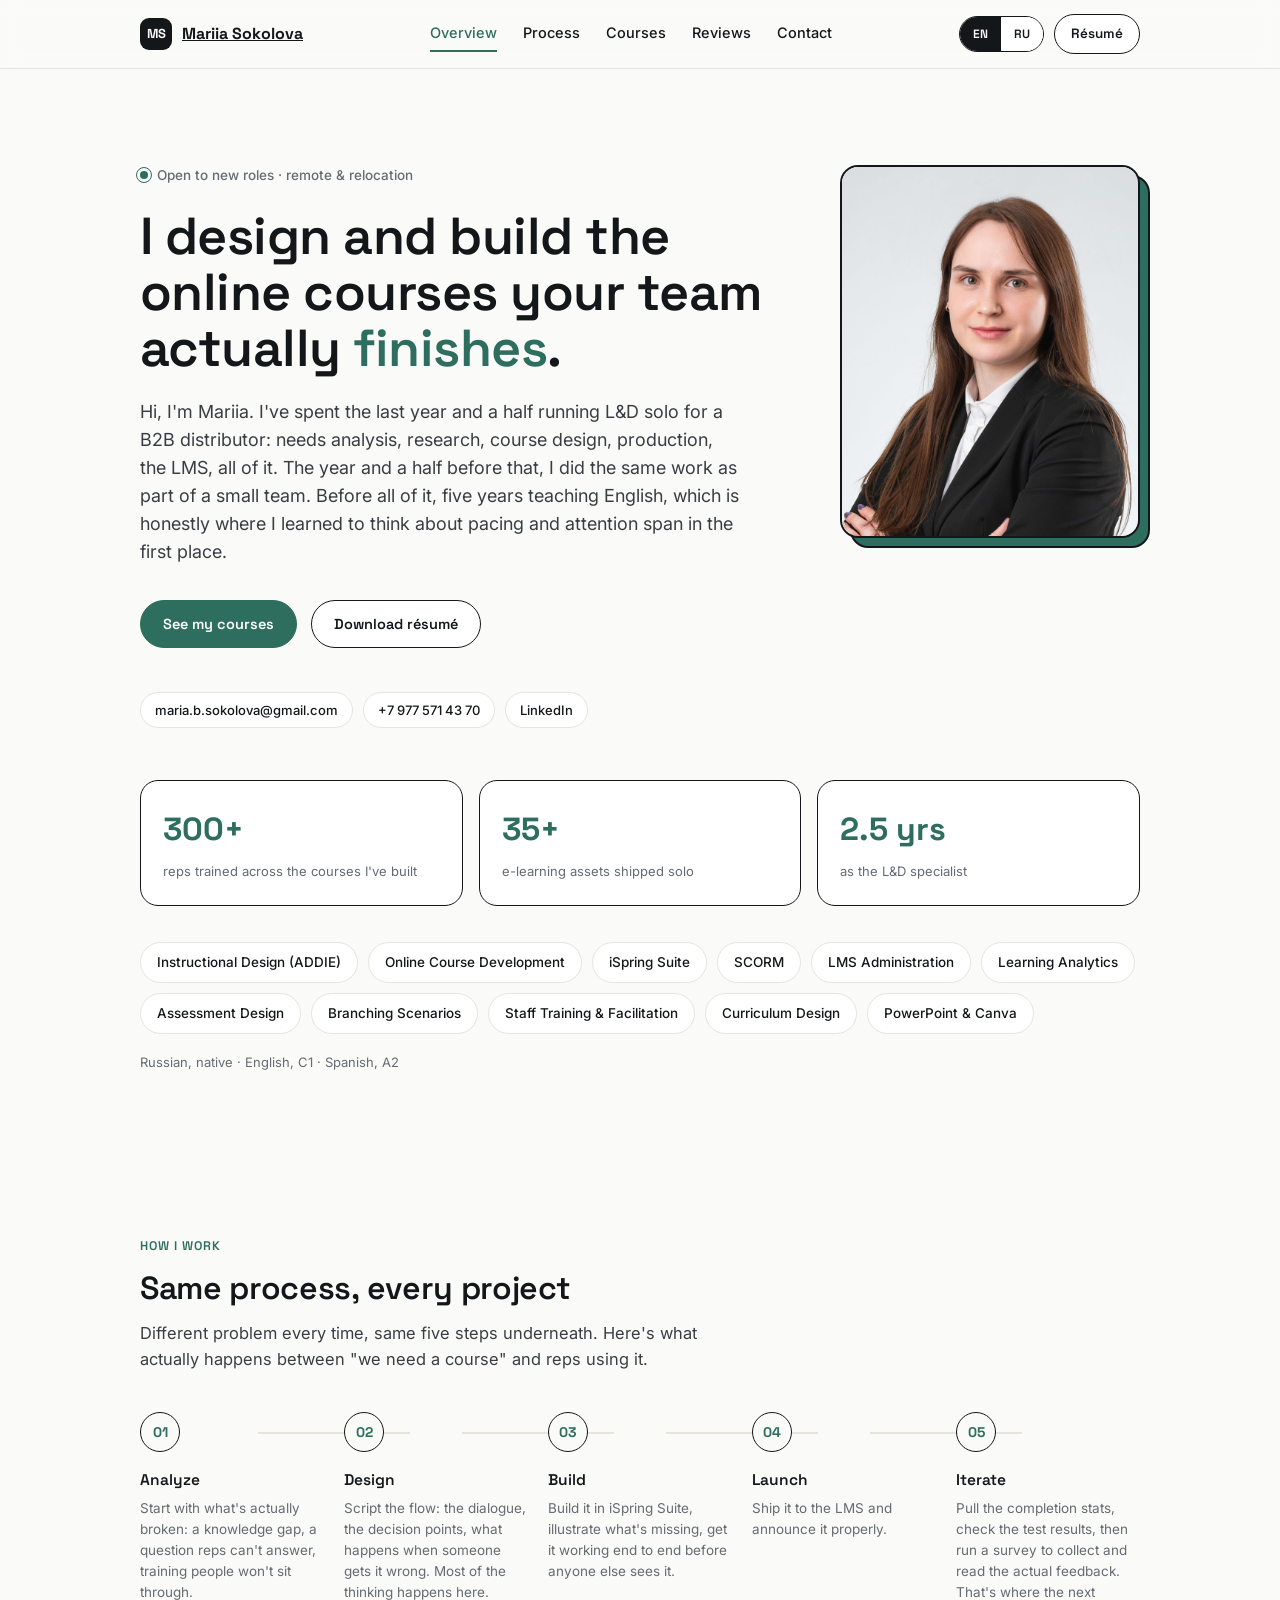
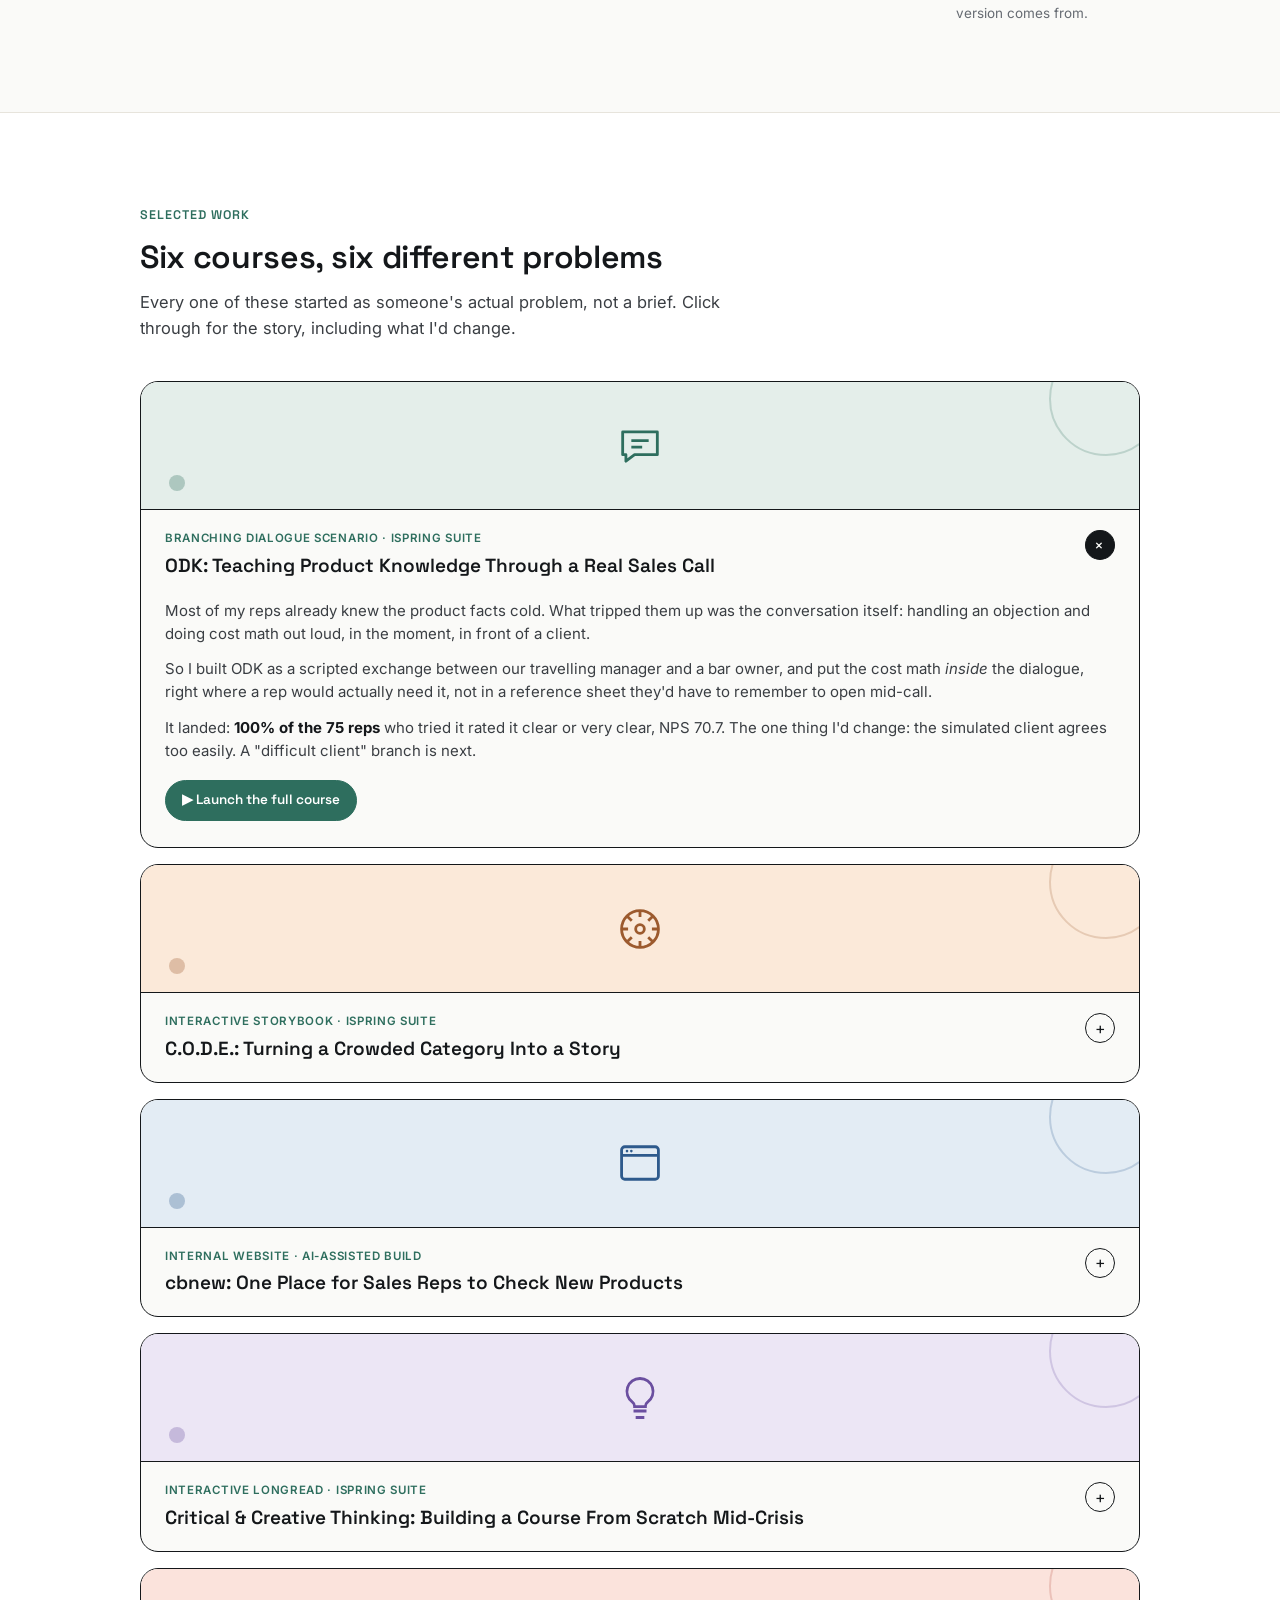
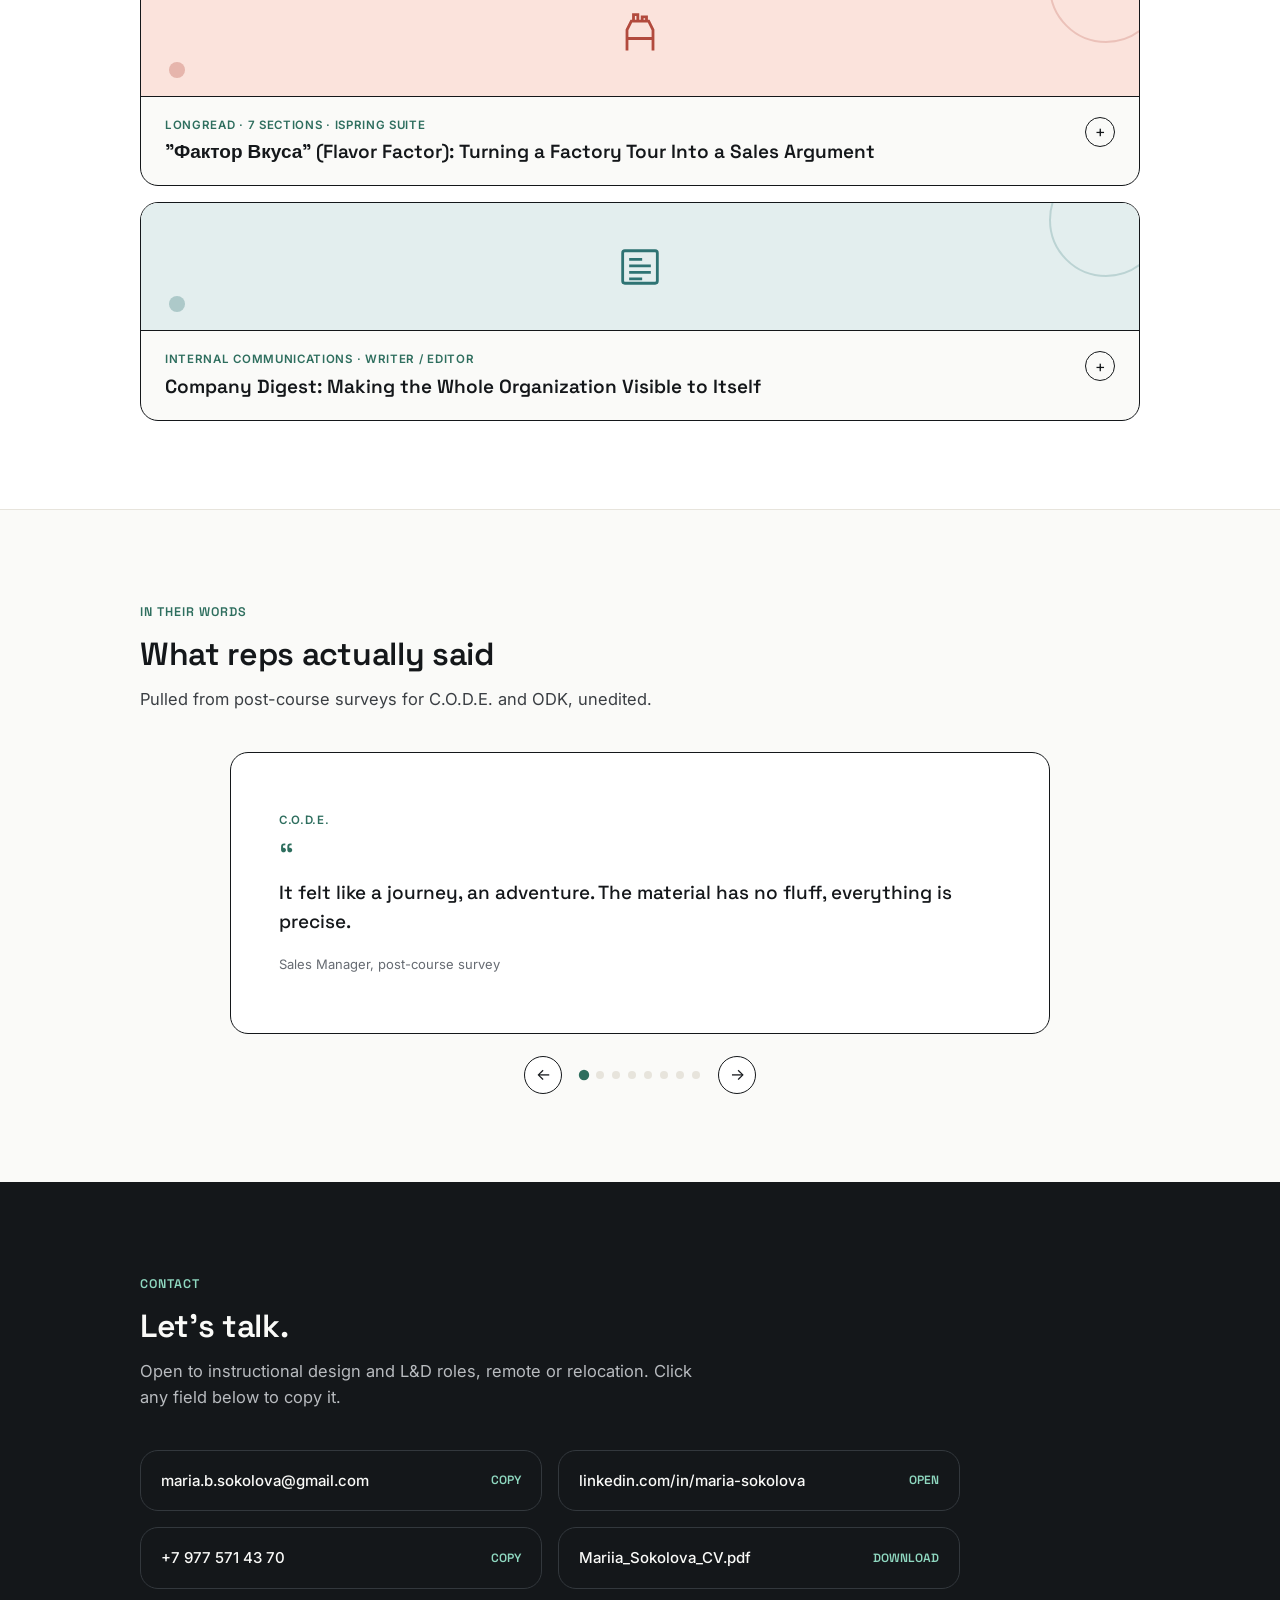
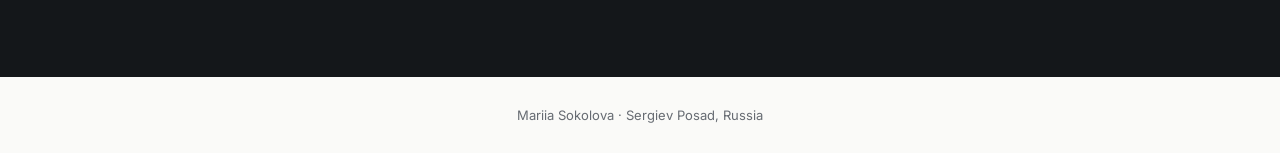
==== index.html @ 71af1e22 "Add Russian résumé with portfolio link, wire RU site to serve it, drop word from RU heading" ====
<!DOCTYPE html>
<html lang="en" data-lang="en">
<head>
<meta charset="UTF-8">
<meta name="viewport" content="width=device-width, initial-scale=1.0">
<title>Mariia Sokolova · Online Course Creator &amp; Instructional Designer</title>
<meta name="description" content="Instructional designer and online course creator. Case studies and a résumé.">
<link rel="icon" type="image/svg+xml" href="favicon.svg">

<meta property="og:type" content="website">
<meta property="og:title" content="Mariia Sokolova · Online Course Creator &amp; Instructional Designer">
<meta property="og:description" content="I design and build the online courses your team actually finishes. Case studies, process, and a résumé.">
<meta property="og:url" content="https://mbsokgt.github.io/mariia-sokolova-portfolio/">
<meta name="twitter:card" content="summary">
<meta name="twitter:title" content="Mariia Sokolova · Online Course Creator &amp; Instructional Designer">
<meta name="twitter:description" content="I design and build the online courses your team actually finishes. Case studies, process, and a résumé.">

<link rel="preconnect" href="https://fonts.googleapis.com">
<link href="https://fonts.googleapis.com/css2?family=Space+Grotesk:wght@500;600;700&family=Inter:wght@400;500;600;700&display=swap" rel="stylesheet">
<style>
  :root{
    --paper:#FAFAF8;
    --card:#FFFFFF;
    --ink:#14171A;
    --muted:#666B72;
    --line:#E7E4DC;
    --accent:#2E6E5E;
    --accent-soft:#E4EEEA;
    --accent-ink:#FFFFFF;
    --r-lg:18px;
    --r-md:12px;
    --r-pill:999px;
  }
  *{box-sizing:border-box; margin:0; padding:0;}
  html{scroll-behavior:smooth; overflow-x:hidden;}
  html[data-lang="en"] .lang-ru{ display:none; }
  html[data-lang="ru"] .lang-en{ display:none; }
  body{
    background:var(--paper);
    color:var(--ink);
    font-family:'Inter', sans-serif;
    font-size:16px;
    line-height:1.55;
    -webkit-font-smoothing:antialiased;
    overflow-x:hidden;
    max-width:100vw;
  }
  h1,h2,h3,.display{
    font-family:'Space Grotesk', sans-serif;
    font-weight:600;
    letter-spacing:-0.01em;
    color:var(--ink);
  }
  a{color:inherit;}
  button{font:inherit; color:inherit;}
  .wrap{max-width:1080px; margin:0 auto; padding:0 40px;}
  section{padding:88px 0;}
  .eyebrow{
    font-family:'Space Grotesk', sans-serif;
    font-size:12.5px;
    font-weight:600;
    letter-spacing:0.08em;
    text-transform:uppercase;
    color:var(--accent);
    display:inline-block;
    margin-bottom:14px;
  }

  /* ---------- Nav ---------- */
  header.nav{
    position:sticky; top:0; z-index:50;
    background:rgba(250,250,248,.82);
    backdrop-filter:blur(10px);
    -webkit-backdrop-filter:blur(10px);
    border-bottom:1px solid var(--line);
  }
  .nav-inner{
    max-width:1080px; margin:0 auto; padding:0 40px;
    height:68px; display:flex; align-items:center; justify-content:space-between;
  }
  .logo{ display:flex; align-items:center; gap:10px; font-family:'Space Grotesk',sans-serif; font-weight:700; font-size:16px; }
  .logo-mark{
    width:32px; height:32px; border-radius:9px; background:var(--ink); color:var(--paper);
    display:flex; align-items:center; justify-content:center; font-size:13px; font-weight:700;
    flex-shrink:0;
  }
  .nav-links{ display:flex; align-items:center; gap:26px; }
  .nav-links a{
    font-size:14.5px; font-weight:500; text-decoration:none; color:var(--ink);
    padding:6px 0; border-bottom:2px solid transparent; transition:border-color .15s ease, color .15s ease;
  }
  .nav-links a:hover, .nav-links a.active{ border-color:var(--accent); color:var(--accent); }
  .nav-cta{ display:flex; align-items:center; gap:10px; }
  .lang-switch{ display:flex; border:1.5px solid var(--ink); border-radius:var(--r-pill); overflow:hidden; }
  .lang-btn{
    padding:8px 13px; font-family:'Space Grotesk',sans-serif; font-weight:600; font-size:12px;
    background:var(--card); cursor:pointer; border:none; transition:background .15s ease, color .15s ease;
  }
  .lang-btn.active{ background:var(--ink); color:var(--paper); }
  .lang-btn:not(.active):hover{ background:var(--accent-soft); }
  .burger{ display:none; width:38px; height:38px; border:1.5px solid var(--ink); border-radius:var(--r-md); background:var(--card); cursor:pointer; align-items:center; justify-content:center; flex-direction:column; gap:4px; }
  .burger span{ width:16px; height:2px; background:var(--ink); display:block; }
  .mobile-panel{ display:none; }
  .mobile-lang-row{ display:flex; gap:8px; padding:14px 4px 10px; }
  .mobile-lang-row .lang-btn{ flex:1; padding:10px; }

  /* ---------- Buttons (flat, hard-offset shadow) ---------- */
  .btn{
    display:inline-flex; align-items:center; gap:8px;
    font-family:'Space Grotesk', sans-serif; font-weight:600; font-size:14.5px;
    padding:12px 22px; border-radius:var(--r-pill);
    border:1.5px solid var(--ink);
    text-decoration:none; cursor:pointer;
    transition:transform .15s ease, box-shadow .15s ease;
    box-shadow:0 0 0 var(--ink);
  }
  .btn:hover{ transform:translate(-2px,-2px); box-shadow:3px 3px 0 var(--ink); }
  .btn-fill{ background:var(--accent); border-color:var(--accent); color:var(--accent-ink); }
  .btn-fill:hover{ box-shadow:3px 3px 0 var(--ink); }
  .btn-ghost{ background:var(--card); color:var(--ink); }
  .btn-sm{ padding:9px 16px; font-size:13.5px; }

  /* ---------- Hero ---------- */
  .hero{ padding:96px 0 72px; position:relative; overflow:hidden; }
  .hero-top{ display:grid; grid-template-columns:1fr 300px; gap:56px; align-items:start; }
  .hero-photo{ position:relative; }
  .hero-photo img{
    width:100%; height:auto; display:block;
    border:2px solid var(--ink); border-radius:var(--r-lg);
    position:relative; z-index:2; background:var(--card);
  }
  .hero-photo::after{
    content:''; position:absolute; inset:0; z-index:1;
    border:2px solid var(--ink); border-radius:var(--r-lg);
    background:var(--accent); transform:translate(10px,10px);
  }
  .kicker{ display:flex; align-items:center; gap:9px; margin-bottom:22px; font-size:13.5px; color:var(--muted); font-weight:500; }
  .kicker .pulse{ width:8px; height:8px; border-radius:50%; background:var(--accent); position:relative; flex-shrink:0; }
  .kicker .pulse::after{
    content:''; position:absolute; inset:-4px; border-radius:50%; border:1.5px solid var(--accent);
    animation:pulseRing 2s ease-out infinite;
  }
  @keyframes pulseRing{0%{transform:scale(.6); opacity:.8;} 100%{transform:scale(1.8); opacity:0;}}
  h1.hero-h{
    font-size:52px; line-height:1.08; max-width:760px; margin-bottom:22px;
  }
  h1.hero-h .accent-word{ color:var(--accent); }
  .hero-lede{ font-size:18px; color:#3A3E43; max-width:600px; margin-bottom:34px; }
  .hero-actions{ display:flex; gap:14px; flex-wrap:wrap; margin-bottom:44px; }
  .hero-contacts{ display:flex; flex-wrap:wrap; gap:8px 10px; }
  .chip{
    font-size:13px; font-weight:500; color:var(--ink); background:var(--card);
    border:1.5px solid var(--line); border-radius:var(--r-pill); padding:7px 14px;
    text-decoration:none; transition:border-color .15s ease, transform .15s ease;
  }
  .chip:hover{ border-color:var(--ink); transform:translateY(-1px); }

  /* ---------- Stats ---------- */
  .stat-row{ display:grid; grid-template-columns:repeat(3,1fr); gap:16px; margin-top:8px; }
  .stat{
    background:var(--card); border:1.5px solid var(--ink); border-radius:var(--r-lg);
    padding:24px 22px; transition:transform .15s ease, box-shadow .15s ease;
  }
  .stat:hover{ transform:translate(-3px,-3px); box-shadow:4px 4px 0 var(--accent); }
  .stat .n{ font-family:'Space Grotesk',sans-serif; font-size:32px; font-weight:700; color:var(--accent); }
  .stat .l{ font-size:13px; color:var(--muted); margin-top:6px; }

  /* ---------- Section headers ---------- */
  h2.h2{ font-size:32px; line-height:1.15; margin-bottom:14px; max-width:640px; }
  .section-lede{ font-size:16.5px; color:#3A3E43; max-width:580px; margin-bottom:40px; }

  /* ---------- Skills ---------- */
  .skills{ display:flex; flex-wrap:wrap; gap:10px; margin-top:36px; }
  .skill{
    font-size:13.5px; font-weight:500; padding:9px 16px;
    background:var(--card); border:1.5px solid var(--line); border-radius:var(--r-pill);
    transition:border-color .15s ease, background .15s ease, transform .15s ease;
  }
  .skill:hover{ border-color:var(--accent); background:var(--accent-soft); transform:translateY(-1px); }
  .languages-line{ font-size:13px; color:var(--muted); margin-top:18px; }

  /* ---------- Process ---------- */
  .process-row{
    display:grid; grid-template-columns:repeat(5,1fr); gap:20px; margin-top:16px; max-width:1000px;
  }
  .process-step{ position:relative; }
  .process-step:not(:last-child)::after{
    content:''; position:absolute; top:20px; left:calc(50% + 26px); width:calc(100% - 32px);
    height:1.5px; background:var(--line); z-index:1;
  }
  .process-num{
    width:40px; height:40px; border-radius:50%; border:1.5px solid var(--ink); background:var(--paper);
    display:flex; align-items:center; justify-content:center; position:relative; z-index:2;
    font-family:'Space Grotesk',sans-serif; font-weight:700; font-size:14px; color:var(--accent);
    margin-bottom:16px;
  }
  .process-title{ font-family:'Space Grotesk',sans-serif; font-weight:600; font-size:15.5px; margin-bottom:6px; }
  .process-text{ font-size:13.5px; color:var(--muted); line-height:1.55; }

  /* ---------- Courses ---------- */
  #courses{ background:var(--card); border-top:1.5px solid var(--line); border-bottom:1.5px solid var(--line); }
  .course-grid{ display:flex; flex-direction:column; gap:16px; }
  .course{
    border:1.5px solid var(--ink); border-radius:var(--r-lg); background:var(--paper);
    overflow:hidden; transition:box-shadow .18s ease, transform .18s ease;
  }
  .course:hover{ box-shadow:5px 5px 0 var(--accent); transform:translate(-2px,-2px); }
  .course-banner{
    height:128px; position:relative; overflow:hidden; display:flex; align-items:center; justify-content:center;
    border-bottom:1.5px solid var(--ink);
  }
  .course-banner svg{ width:52px; height:52px; position:relative; z-index:2; }
  .course-banner::before{
    content:''; position:absolute; width:110px; height:110px; border:2px solid currentColor; opacity:.22;
    border-radius:50%; top:-40px; right:-24px;
  }
  .course-banner::after{
    content:''; position:absolute; width:16px; height:16px; background:currentColor; opacity:.3;
    border-radius:50%; bottom:18px; left:28px;
  }
  .banner-odk{ background:var(--accent-soft); color:var(--accent); }
  .banner-code{ background:#FBE9D9; color:#9C5A2E; }
  .banner-cbnew{ background:#E3ECF4; color:#2E5A8C; }
  .banner-critical{ background:#ECE6F5; color:#6B4FA0; }
  .banner-flavor{ background:#FBE3DC; color:#B24A3D; }
  .banner-digest{ background:#E3EEEE; color:#2E7373; }
  .course-head{
    padding:20px 24px; cursor:pointer; display:flex; align-items:flex-start; gap:16px;
  }
  .course-head-main{ flex:1; min-width:0; }
  .course-tag{
    font-size:11.5px; font-weight:600; letter-spacing:.06em; text-transform:uppercase;
    color:var(--accent); display:block; margin-bottom:6px;
  }
  .course-title{ font-family:'Space Grotesk',sans-serif; font-size:19px; font-weight:600; line-height:1.3; }
  .course-toggle{
    width:30px; height:30px; border-radius:50%; border:1.5px solid var(--ink);
    display:flex; align-items:center; justify-content:center; font-size:16px; flex-shrink:0;
    transition:transform .25s ease, background .15s ease;
  }
  .course.open .course-toggle{ transform:rotate(45deg); background:var(--ink); color:var(--paper); }
  .course-body{ max-height:0; overflow:hidden; transition:max-height .35s ease; }
  .course.open .course-body{ max-height:1600px; }
  .course-body-inner{ padding:0 24px 26px; }
  .course-body-inner p{ font-size:15px; color:#3A3E43; margin-bottom:12px; }
  .course-body-inner p:last-of-type{ margin-bottom:0; }
  .course-body-inner strong{ color:var(--ink); }
  .course-video{
    border:1.5px solid var(--ink); border-radius:var(--r-md); overflow:hidden;
    margin-bottom:18px; background:#000;
  }
  .course-video video{ width:100%; display:block; max-height:420px; }
  .course-screenshot{
    border:1.5px solid var(--ink); border-radius:var(--r-md); overflow:hidden;
    margin-bottom:18px;
  }
  .course-screenshot img{ width:100%; display:block; }

  /* ---------- Testimonials ---------- */
  .testimonial-carousel{ max-width:820px; margin:0 auto; }
  .testimonial-viewport{
    border:1.5px solid var(--ink); border-radius:var(--r-lg); background:var(--card);
    overflow:hidden;
  }
  .testimonial-track{ display:flex; transition:transform .35s ease; }
  .testimonial-slide{
    flex:0 0 100%; min-width:0; padding:44px 48px; min-height:190px;
    display:flex; flex-direction:column; justify-content:center;
  }
  .testimonial-tag{
    font-size:11.5px; font-weight:600; letter-spacing:.06em; text-transform:uppercase;
    color:var(--accent); margin-bottom:10px; display:block;
  }
  .testimonial-quote-mark{ font-family:'Space Grotesk',sans-serif; font-size:36px; color:var(--accent); line-height:1; margin-bottom:4px; }
  .testimonial-quote{ font-family:'Space Grotesk',sans-serif; font-size:19px; font-weight:500; line-height:1.5; margin-bottom:18px; }
  .testimonial-author{ font-size:13px; color:var(--muted); }
  .carousel-controls{ display:flex; align-items:center; justify-content:center; gap:18px; margin-top:22px; }
  .carousel-btn{
    width:38px; height:38px; border-radius:50%; border:1.5px solid var(--ink); background:var(--card);
    cursor:pointer; display:flex; align-items:center; justify-content:center; font-size:16px;
    transition:background .15s ease, transform .15s ease;
  }
  .carousel-btn:hover{ background:var(--accent-soft); transform:translateY(-1px); }
  .carousel-dots{ display:flex; gap:8px; }
  .carousel-dot{
    width:8px; height:8px; border-radius:50%; background:var(--line); border:none; cursor:pointer; padding:0;
    transition:background .15s ease, transform .15s ease;
  }
  .carousel-dot.active{ background:var(--accent); transform:scale(1.3); }

  /* ---------- Contact ---------- */
  #contact{ background:var(--ink); color:var(--paper); }
  #contact .eyebrow{ color:#8FD8C0; }
  #contact h2.h2{ color:var(--paper); }
  #contact .section-lede{ color:#B8BBBF; }
  .contact-links{
    display:grid; grid-template-columns:1fr 1fr; grid-auto-flow:column; grid-template-rows:repeat(2,auto);
    gap:16px; max-width:820px; margin-top:12px;
  }
  .contact-links a{
    display:flex; justify-content:space-between; align-items:center;
    padding:18px 20px; border:1.5px solid #33383D; border-radius:var(--r-lg);
    font-size:15px; font-weight:500; text-decoration:none; color:var(--paper);
    transition:border-color .15s ease, transform .15s ease;
  }
  .contact-links a:hover{ border-color:var(--accent); transform:translate(-2px,-2px); }
  .contact-links .k{
    color:#8FD8C0; font-family:'Space Grotesk',sans-serif; font-size:12px; font-weight:600;
    min-width:80px; text-align:right;
  }

  footer.site-foot{
    padding:28px 0; text-align:center; font-size:13px; color:var(--muted);
  }
  footer.site-foot a{ color:var(--ink); border-bottom:1px solid var(--line); }

  /* ---------- Mobile ---------- */
  @media (max-width:780px){
    .wrap{ padding:0 20px; }
    .nav-inner{ padding:0 20px; }
    .nav-links{ display:none; }
    .nav-cta .btn-ghost{ display:none; }
    .nav-cta .lang-switch{ display:none; }
    .burger{ display:flex; }
    .mobile-panel.open{
      display:flex; flex-direction:column; gap:2px; padding:10px 20px 16px;
      border-bottom:1.5px solid var(--line); background:var(--paper);
    }
    .mobile-panel a{
      padding:12px 4px; font-weight:500; text-decoration:none; color:var(--ink);
      border-bottom:1px solid var(--line);
    }
    section{ padding:56px 0; }
    .hero{ padding:48px 0 40px; }
    .hero-top{ grid-template-columns:1fr; gap:28px; }
    h1.hero-h{ font-size:34px; }
    h2.h2{ font-size:26px; }
    .stat-row{ grid-template-columns:1fr; }
    .process-row{ grid-template-columns:1fr; gap:24px; }
    .process-step:not(:last-child)::after{ display:none; }
    .contact-links{ grid-template-columns:1fr; grid-auto-flow:row; }
    .course-banner{ height:96px; }
    .course-banner svg{ width:40px; height:40px; }
    .course-head{ padding:18px; }
    .course-body-inner{ padding:0 18px 22px; }
    .testimonial-slide{ padding:30px 22px; min-height:230px; }
    .testimonial-quote{ font-size:16.5px; }
  }
</style>
</head>
<body>

<header class="nav">
  <div class="nav-inner">
    <a href="#top" class="logo"><span class="logo-mark">MS</span>Mariia Sokolova</a>
    <nav class="nav-links" id="nav-links">
      <a href="#overview"><span class="lang-en">Overview</span><span class="lang-ru">Обо мне</span></a>
      <a href="#process"><span class="lang-en">Process</span><span class="lang-ru">Процесс</span></a>
      <a href="#courses"><span class="lang-en">Courses</span><span class="lang-ru">Курсы</span></a>
      <a href="#testimonials"><span class="lang-en">Reviews</span><span class="lang-ru">Отзывы</span></a>
      <a href="#contact"><span class="lang-en">Contact</span><span class="lang-ru">Контакты</span></a>
    </nav>
    <div class="nav-cta">
      <div class="lang-switch">
        <button class="lang-btn" data-lang-btn="en">EN</button>
        <button class="lang-btn" data-lang-btn="ru">RU</button>
      </div>
      <a href="Mariia_Sokolova_CV.pdf" class="btn btn-ghost btn-sm lang-en" download>Résumé</a>
      <a href="Mariia_Sokolova_CV_RU.pdf" class="btn btn-ghost btn-sm lang-ru" download>Резюме</a>
      <button class="burger" id="burger" aria-label="Menu"><span></span><span></span><span></span></button>
    </div>
  </div>
  <div class="mobile-panel" id="mobile-panel">
    <div class="mobile-lang-row">
      <button class="lang-btn" data-lang-btn="en">EN</button>
      <button class="lang-btn" data-lang-btn="ru">RU</button>
    </div>
    <a href="#overview"><span class="lang-en">Overview</span><span class="lang-ru">Обо мне</span></a>
    <a href="#process"><span class="lang-en">Process</span><span class="lang-ru">Процесс</span></a>
    <a href="#courses"><span class="lang-en">Courses</span><span class="lang-ru">Курсы</span></a>
    <a href="#testimonials"><span class="lang-en">Reviews</span><span class="lang-ru">Отзывы</span></a>
    <a href="#contact"><span class="lang-en">Contact</span><span class="lang-ru">Контакты</span></a>
    <a href="Mariia_Sokolova_CV.pdf" download class="lang-en">Download résumé</a>
    <a href="Mariia_Sokolova_CV_RU.pdf" download class="lang-ru">Скачать резюме</a>
  </div>
</header>

<main id="top">

  <!-- OVERVIEW -->
  <section class="hero" id="overview">
    <div class="wrap">
      <div class="hero-top">
        <div class="hero-text">
          <div class="kicker">
            <span class="pulse"></span>
            <span class="lang-en">Open to new roles · remote &amp; relocation</span>
            <span class="lang-ru">Открыта к новым предложениям · удалённо или с переездом</span>
          </div>
          <h1 class="hero-h">
            <span class="lang-en">I design and build the online courses your team actually <span class="accent-word">finishes</span>.</span>
            <span class="lang-ru">Я проектирую и собираю онлайн-курсы, которые команда <span class="accent-word">проходит до конца</span>.</span>
          </h1>
          <p class="hero-lede lang-en">Hi, I'm Mariia. I've spent the last year and a half running L&amp;D solo for a B2B distributor: needs analysis, research, course design, production, the LMS, all of it. The year and a half before that, I did the same work as part of a small team. Before all of it, five years teaching English, which is honestly where I learned to think about pacing and attention span in the first place.</p>
          <p class="hero-lede lang-ru">Привет, я Мария. Последние полтора года веду обучение и развитие персонала одна, для B2B-дистрибьютора: анализ потребностей, исследование, разработка курсов, продакшн, LMS, всё на мне. До этого полтора года делала то же самое в команде. А ещё раньше пять лет преподавала английский, и именно там я научилась чувствовать темп подачи материала и то, сколько внимания человек способен удержать.</p>
          <div class="hero-actions">
            <a href="#courses" class="btn btn-fill"><span class="lang-en">See my courses</span><span class="lang-ru">Смотреть курсы</span></a>
            <a href="Mariia_Sokolova_CV.pdf" class="btn btn-ghost lang-en" download>Download résumé</a>
            <a href="Mariia_Sokolova_CV_RU.pdf" class="btn btn-ghost lang-ru" download>Скачать резюме</a>
          </div>
          <div class="hero-contacts">
            <a class="chip" href="mailto:maria.b.sokolova@gmail.com">maria.b.sokolova@gmail.com</a>
            <a class="chip" href="tel:+79775714370">+7 977 571 43 70</a>
            <a class="chip" href="https://linkedin.com/in/maria-sokolova-349002230" target="_blank" rel="noopener">LinkedIn</a>
          </div>
        </div>
        <div class="hero-photo">
          <img src="media/photo.jpg" alt="Mariia Sokolova" width="800" height="998">
        </div>
      </div>

      <div class="stat-row" style="margin-top:52px;">
        <div class="stat">
          <div class="n">300+</div>
          <div class="l"><span class="lang-en">reps trained across the courses I've built</span><span class="lang-ru">менеджеров прошли курсы, которые я создала</span></div>
        </div>
        <div class="stat">
          <div class="n">35+</div>
          <div class="l"><span class="lang-en">e-learning assets shipped solo</span><span class="lang-ru">e-learning продуктов сделано в одиночку</span></div>
        </div>
        <div class="stat">
          <div class="n"><span class="lang-en">2.5 yrs</span><span class="lang-ru">2,5 года</span></div>
          <div class="l"><span class="lang-en">as the L&amp;D specialist</span><span class="lang-ru">в роли L&amp;D-специалиста</span></div>
        </div>
      </div>

      <div class="skills">
        <span class="skill"><span class="lang-en">Instructional Design (ADDIE)</span><span class="lang-ru">Инструкционный дизайн (ADDIE)</span></span>
        <span class="skill"><span class="lang-en">Online Course Development</span><span class="lang-ru">Разработка онлайн-курсов</span></span>
        <span class="skill">iSpring Suite</span>
        <span class="skill">SCORM</span>
        <span class="skill"><span class="lang-en">LMS Administration</span><span class="lang-ru">Администрирование LMS</span></span>
        <span class="skill"><span class="lang-en">Learning Analytics</span><span class="lang-ru">Аналитика обучения</span></span>
        <span class="skill"><span class="lang-en">Assessment Design</span><span class="lang-ru">Разработка тестов и оценки</span></span>
        <span class="skill"><span class="lang-en">Branching Scenarios</span><span class="lang-ru">Ветвящиеся сценарии</span></span>
        <span class="skill"><span class="lang-en">Staff Training &amp; Facilitation</span><span class="lang-ru">Обучение и фасилитация персонала</span></span>
        <span class="skill"><span class="lang-en">Curriculum Design</span><span class="lang-ru">Проектирование учебных программ</span></span>
        <span class="skill">PowerPoint &amp; Canva</span>
      </div>

      <p class="languages-line">
        <span class="lang-en">Russian, native · English, C1 · Spanish, A2</span>
        <span class="lang-ru">Русский: родной · Английский: C1 · Испанский: A2</span>
      </p>
    </div>
  </section>

  <!-- PROCESS -->
  <section id="process">
    <div class="wrap">
      <span class="eyebrow"><span class="lang-en">How I Work</span><span class="lang-ru">Как я работаю</span></span>
      <h2 class="h2"><span class="lang-en">Same process, every project</span><span class="lang-ru">Один процесс на каждый проект</span></h2>
      <p class="section-lede lang-en">Different problem every time, same five steps underneath. Here's what actually happens between "we need a course" and reps using it.</p>
      <p class="section-lede lang-ru">Задача каждый раз новая, а шагов всегда пять. Вот что происходит между фразой "нужен курс" и моментом, когда менеджеры начинают им пользоваться.</p>

      <div class="process-row">
        <div class="process-step">
          <div class="process-num">01</div>
          <div class="process-title"><span class="lang-en">Analyze</span><span class="lang-ru">Анализ</span></div>
          <div class="process-text">
            <span class="lang-en">Start with what's actually broken: a knowledge gap, a question reps can't answer, training people won't sit through.</span>
            <span class="lang-ru">Начинаю с того, что реально сломано: пробел в знаниях, вопрос, на который менеджеры не могут ответить, обучение, которое никто не станет проходить.</span>
          </div>
        </div>
        <div class="process-step">
          <div class="process-num">02</div>
          <div class="process-title"><span class="lang-en">Design</span><span class="lang-ru">Дизайн</span></div>
          <div class="process-text">
            <span class="lang-en">Script the flow: the dialogue, the decision points, what happens when someone gets it wrong. Most of the thinking happens here.</span>
            <span class="lang-ru">Прописываю сценарий: диалог, точки выбора, что происходит, если человек ошибается. Основная часть работы происходит именно здесь.</span>
          </div>
        </div>
        <div class="process-step">
          <div class="process-num">03</div>
          <div class="process-title"><span class="lang-en">Build</span><span class="lang-ru">Сборка</span></div>
          <div class="process-text">
            <span class="lang-en">Build it in iSpring Suite, illustrate what's missing, get it working end to end before anyone else sees it.</span>
            <span class="lang-ru">Собираю курс в iSpring Suite, дорисовываю недостающие иллюстрации и довожу до рабочего состояния от начала до конца, прежде чем кто-то ещё это увидит.</span>
          </div>
        </div>
        <div class="process-step">
          <div class="process-num">04</div>
          <div class="process-title"><span class="lang-en">Launch</span><span class="lang-ru">Запуск</span></div>
          <div class="process-text">
            <span class="lang-en">Ship it to the LMS and announce it properly.</span>
            <span class="lang-ru">Загружаю курс в LMS и анонсирую его как положено.</span>
          </div>
        </div>
        <div class="process-step">
          <div class="process-num">05</div>
          <div class="process-title"><span class="lang-en">Iterate</span><span class="lang-ru">Доработка</span></div>
          <div class="process-text">
            <span class="lang-en">Pull the completion stats, check the test results, then run a survey to collect and read the actual feedback. That's where the next version comes from.</span>
            <span class="lang-ru">Смотрю статистику прохождения, проверяю результаты тестов, потом запускаю опрос и читаю реальные отзывы. Именно оттуда берётся следующая версия курса.</span>
          </div>
        </div>
      </div>
    </div>
  </section>

  <!-- COURSES -->
  <section id="courses">
    <div class="wrap">
      <span class="eyebrow"><span class="lang-en">Selected Work</span><span class="lang-ru">Избранные проекты</span></span>
      <h2 class="h2"><span class="lang-en">Six courses, six different problems</span><span class="lang-ru">Шесть курсов, шесть разных задач</span></h2>
      <p class="section-lede lang-en">Every one of these started as someone's actual problem, not a brief. Click through for the story, including what I'd change.</p>
      <p class="section-lede lang-ru">Каждый из них начинался с чьей-то реальной проблемы, а не с брифа. Откройте карточку, чтобы прочитать историю, включая то, что я бы изменила.</p>

      <div class="course-grid">

        <div class="course open" id="case-odk">
          <div class="course-banner banner-odk">
            <svg viewBox="0 0 24 24" fill="none" stroke="currentColor" stroke-width="1.3"><path d="M4 5.5h16v10.5H9.5L5.5 19v-3H4z" stroke-linejoin="round"/><path d="M8 9.5h8M8 12.5h5"/></svg>
          </div>
          <div class="course-head" onclick="toggleCase('case-odk')">
            <div class="course-head-main">
              <span class="course-tag"><span class="lang-en">Branching Dialogue Scenario · iSpring Suite</span><span class="lang-ru">Ветвящийся диалог · iSpring Suite</span></span>
              <div class="course-title">
                <span class="lang-en">ODK: Teaching Product Knowledge Through a Real Sales Call</span>
                <span class="lang-ru">ODK: обучение продукту через реальный разговор с клиентом</span>
              </div>
            </div>
            <span class="course-toggle">+</span>
          </div>
          <div class="course-body">
            <div class="course-body-inner">
              <p class="lang-en">Most of my reps already knew the product facts cold. What tripped them up was the conversation itself: handling an objection and doing cost math out loud, in the moment, in front of a client.</p>
              <p class="lang-ru">Менеджеры и так знали продукт наизусть. Спотыкались они на самом разговоре: отработке возражений и расчёте стоимости вслух, на месте, перед клиентом.</p>
              <p class="lang-en">So I built ODK as a scripted exchange between our travelling manager and a bar owner, and put the cost math <em>inside</em> the dialogue, right where a rep would actually need it, not in a reference sheet they'd have to remember to open mid-call.</p>
              <p class="lang-ru">Поэтому я сделала ODK как сценарий диалога между нашим разъездным менеджером и владельцем бара, а расчёт стоимости встроила прямо в разговор, именно там, где он нужен, а не в отдельную шпаргалку, про которую нужно вспомнить посреди звонка.</p>
              <p class="lang-en">It landed: <strong>100% of the 75 reps</strong> who tried it rated it clear or very clear, NPS 70.7. The one thing I'd change: the simulated client agrees too easily. A "difficult client" branch is next.</p>
              <p class="lang-ru">Сработало: все 75 менеджеров, прошедших курс, оценили его как понятный или очень понятный, NPS 70,7. Единственное, что я бы поменяла: смоделированный клиент слишком легко соглашается. Дальше в планах ветка со "сложным клиентом".</p>
              <a href="courses/odk/index.html" target="_blank" rel="noopener" class="btn btn-fill btn-sm" style="margin-top:6px;">
                <span class="lang-en">▶ Launch the full course</span>
                <span class="lang-ru">▶ Открыть курс целиком</span>
              </a>
            </div>
          </div>
        </div>

        <div class="course" id="case-code">
          <div class="course-banner banner-code">
            <svg viewBox="0 0 24 24" fill="none" stroke="currentColor" stroke-width="1.3"><circle cx="12" cy="12" r="8.5"/><circle cx="12" cy="12" r="2"/><path d="M12 3.5v3M12 17.5v3M20.5 12h-3M6.5 12h-3M17.9 6.1l-2.1 2.1M8.2 15.8l-2.1 2.1M17.9 17.9l-2.1-2.1M8.2 8.2 6.1 6.1"/></svg>
          </div>
          <div class="course-head" onclick="toggleCase('case-code')">
            <div class="course-head-main">
              <span class="course-tag"><span class="lang-en">Interactive Storybook · iSpring Suite</span><span class="lang-ru">Интерактивная книга-история · iSpring Suite</span></span>
              <div class="course-title">
                <span class="lang-en">C.O.D.E.: Turning a Crowded Category Into a Story</span>
                <span class="lang-ru">C.O.D.E.: как превратить конкурентную категорию в историю</span>
              </div>
            </div>
            <span class="course-toggle">+</span>
          </div>
          <div class="course-body">
            <div class="course-body-inner">
              <p class="lang-en">C.O.D.E. is a cordial line walking into a category full of trusted, familiar competitors. Reps needed more than a features list. They needed a way to explain, credibly, why it was worth switching.</p>
              <p class="lang-ru">C.O.D.E., линейка кордиалов, выходит на рынок, где клиенты уже доверяют другим, знакомым брендам. Менеджерам был нужен не список характеристик, а способ убедительно объяснить, зачем вообще переходить на другой продукт.</p>
              <p class="lang-en">I built it as a page-turning storybook tied to the product's own maritime branding, opening with the real history of cordials before ever getting to the pitch, then landing a direct cordial-vs-syrup comparison that pre-empts the question reps get constantly. The quiz leans on open-ended scenarios instead of pure recall.</p>
              <p class="lang-ru">Я сделала курс как книгу с перелистыванием страниц, завязанную на морской брендинг продукта: сначала настоящая история кордиалов, и только потом презентация. Прямое сравнение кордиала с сиропом снимает вопрос, который менеджерам задают постоянно. В квизе не столько проверка памяти, сколько открытые ситуации из практики.</p>
              <p class="lang-en"><strong>145 of 188 reps</strong> rated it 9–10 (NPS 70.2), and 94.7% called it clear. A vocal minority thought the pirate framing was too playful for work training, and one quiz format graded too strictly. Both are things I check for now before I ship anything.</p>
              <p class="lang-ru"><strong>145 из 188 менеджеров</strong> поставили курсу 9–10 баллов (NPS 70,2), а 94,7% назвали его понятным. Часть аудитории посчитала пиратскую тему слишком несерьёзной для рабочего обучения, а один формат вопроса в квизе оценивался слишком строго. Теперь я проверяю оба момента перед запуском любого курса.</p>
              <a href="courses/code/index.html" target="_blank" rel="noopener" class="btn btn-fill btn-sm" style="margin-top:6px;">
                <span class="lang-en">▶ Launch the full course</span>
                <span class="lang-ru">▶ Открыть курс целиком</span>
              </a>
            </div>
          </div>
        </div>

        <div class="course" id="case-cbnew">
          <div class="course-banner banner-cbnew">
            <svg viewBox="0 0 24 24" fill="none" stroke="currentColor" stroke-width="1.3"><rect x="3.5" y="4.5" width="17" height="15" rx="1.5"/><path d="M3.5 8.5h17"/><circle cx="6" cy="6.5" r=".6" fill="currentColor" stroke="none"/><circle cx="8" cy="6.5" r=".6" fill="currentColor" stroke="none"/></svg>
          </div>
          <div class="course-head" onclick="toggleCase('case-cbnew')">
            <div class="course-head-main">
              <span class="course-tag"><span class="lang-en">Internal Website · AI-Assisted Build</span><span class="lang-ru">Внутренний сайт · собран с ИИ-инструментами</span></span>
              <div class="course-title">
                <span class="lang-en">cbnew: One Place for Sales Reps to Check New Products</span>
                <span class="lang-ru">cbnew: единое место для проверки новинок</span>
              </div>
            </div>
            <span class="course-toggle">+</span>
          </div>
          <div class="course-body">
            <div class="course-body-inner">
              <div class="course-video">
                <video controls preload="metadata" poster="media/cbnew-poster.jpg" playsinline>
                  <source src="media/cbnew-demo.mp4" type="video/mp4">
                </video>
              </div>
              <p class="lang-en">Nobody assigned this to me. I just kept noticing reps ask the same questions a simple reference page could answer, so I built one.</p>
              <p class="lang-ru">Никто мне это не поручал. Я просто заметила, что менеджеры постоянно задают одни и те же вопросы, на которые могла бы ответить простая справочная страница, и сделала её.</p>
              <p class="lang-en">Planned the structure, wrote the content, built it with AI-assisted coding tools, and worked with IT to get it onto a real server: an internal site at cbnew.complexbar.ru. Ran a focus group with managers before it went live.</p>
              <p class="lang-ru">Продумала структуру, написала контент, собрала сайт с помощью ИИ-инструментов для разработки и вместе с IT развернула его на сервере: внутренний сайт cbnew.complexbar.ru. Перед запуском проверила его на фокус-группе менеджеров.</p>
              <p class="lang-en">It stuck. When a client asks something mid-conversation, cbnew is now the default place reps check first.</p>
              <p class="lang-ru">Прижилось. Когда клиент спрашивает что-то посреди разговора, cbnew теперь первое место, куда заглядывают менеджеры.</p>
            </div>
          </div>
        </div>

        <div class="course" id="case-critical">
          <div class="course-banner banner-critical">
            <svg viewBox="0 0 24 24" fill="none" stroke="currentColor" stroke-width="1.3"><path d="M9 18h6M10 21h4"/><path d="M12 3a6 6 0 0 0-3.5 10.9c.6.45 1 1.15 1 1.9v.2h5v-.2c0-.75.4-1.45 1-1.9A6 6 0 0 0 12 3Z"/></svg>
          </div>
          <div class="course-head" onclick="toggleCase('case-critical')">
            <div class="course-head-main">
              <span class="course-tag"><span class="lang-en">Interactive Longread · iSpring Suite</span><span class="lang-ru">Интерактивный лонгрид · iSpring Suite</span></span>
              <div class="course-title">
                <span class="lang-en">Critical &amp; Creative Thinking: Building a Course From Scratch Mid-Crisis</span>
                <span class="lang-ru">Критическое и творческое мышление: курс с нуля посреди кризиса</span>
              </div>
            </div>
            <span class="course-toggle">+</span>
          </div>
          <div class="course-body">
            <div class="course-body-inner">
              <div class="course-video">
                <video controls preload="metadata" poster="media/creative-poster.jpg" playsinline>
                  <source src="media/creative-demo.mp4" type="video/mp4">
                </video>
              </div>
              <p class="lang-en">The company lost its ready-made course library to a budget cut right as individual development plans (IDPs) became the department's top priority. Soft-skills training suddenly had to exist, with nothing left to build it from.</p>
              <p class="lang-ru">Компания из-за сокращения бюджета потеряла доступ к готовой библиотеке курсов ровно в тот момент, когда индивидуальные планы развития (ИПР) стали приоритетом отдела. Обучение soft skills нужно было создать, а материалов для этого не осталось.</p>
              <p class="lang-en">I adapted an English-language source instead of starting from zero, but cut its redundancy rather than translating it line for line, and built a full set of custom SVG illustrations, covers, and banners to replace what the library used to provide. It needed to read as finished, not a patch job.</p>
              <p class="lang-ru">Вместо того чтобы начинать с нуля, я адаптировала англоязычный источник, но не переводила его дословно, а убрала повторы. Ещё нарисовала набор SVG-иллюстраций, обложку и баннеры взамен того, что раньше давала библиотека. Курс должен был выглядеть завершённым, а не заплаткой на скорую руку.</p>
              <p class="lang-en">Managers walked away with tools for their actual day-to-day work, not abstract theory. That was the entire point of tying it to the IDP process.</p>
              <p class="lang-ru">Руководители получили инструменты для реальной ежедневной работы, а не абстрактную теорию. В этом и был смысл привязки курса к процессу ИПР.</p>
            </div>
          </div>
        </div>

        <div class="course" id="case-flavor">
          <div class="course-banner banner-flavor">
            <svg viewBox="0 0 24 24" fill="none" stroke="currentColor" stroke-width="1.3"><path d="M6 20.5V11l2-4h8l2 4v9.5"/><path d="M6 15h12M9 7V4h2v3M13 7V5h2v2"/></svg>
          </div>
          <div class="course-head" onclick="toggleCase('case-flavor')">
            <div class="course-head-main">
              <span class="course-tag"><span class="lang-en">Longread · 7 Sections · iSpring Suite</span><span class="lang-ru">Лонгрид · 7 разделов · iSpring Suite</span></span>
              <div class="course-title">
                <span class="lang-en">"Фактор Вкуса" (Flavor Factor): Turning a Factory Tour Into a Sales Argument</span>
                <span class="lang-ru">"Фактор Вкуса": как превратить экскурсию по заводу в аргумент для продажи</span>
              </div>
            </div>
            <span class="course-toggle">+</span>
          </div>
          <div class="course-body">
            <div class="course-body-inner">
              <div class="course-screenshot">
                <img src="media/flavor-screenshot.jpg" alt="Фактор Вкуса longread" loading="lazy">
              </div>
              <p class="lang-en">Sales managers were selling a product without a real answer to "how is this actually made?" That's exactly the question that builds trust with a client comparing suppliers.</p>
              <p class="lang-ru">Менеджеры продавали продукт, не имея внятного ответа на вопрос "а как это вообще производят?". А ведь именно этот вопрос формирует доверие у клиента, который выбирает между поставщиками.</p>
              <p class="lang-en">I structured it around the stages of production across seven sections, so reps could read start to finish or jump straight to whatever a client had just asked. Production-side experts reviewed it with tracked changes so nothing got approved off the record, and I paired the launch with an internal announcement so it didn't just appear quietly.</p>
              <p class="lang-ru">Я выстроила курс вокруг этапов производства, разбив его на семь разделов: можно читать по порядку или сразу перейти к тому, о чём спросил клиент. Эксперты со стороны производства проверяли текст через режим правок, чтобы ничего не утверждалось на словах, а запуск сопроводила внутренним анонсом, чтобы курс не появился незаметно.</p>
              <p class="lang-en">It reached people well outside the sales team who read it purely out of curiosity about how the factory works. Reps came away able to talk production with real lead times, not vague reassurance.</p>
              <p class="lang-ru">Курс читали далеко не только продажники, просто из любопытства, как устроен завод. А менеджеры теперь могут говорить о производстве конкретными сроками, а не общими заверениями.</p>
            </div>
          </div>
        </div>

        <div class="course" id="case-digest">
          <div class="course-banner banner-digest">
            <svg viewBox="0 0 24 24" fill="none" stroke="currentColor" stroke-width="1.3"><rect x="4" y="4.5" width="16" height="15" rx="1"/><path d="M7 8.5h6M7 11.5h10M7 14.5h10M7 17.5h6"/></svg>
          </div>
          <div class="course-head" onclick="toggleCase('case-digest')">
            <div class="course-head-main">
              <span class="course-tag"><span class="lang-en">Internal Communications · Writer / Editor</span><span class="lang-ru">Внутренние коммуникации · автор и редактор</span></span>
              <div class="course-title">
                <span class="lang-en">Company Digest: Making the Whole Organization Visible to Itself</span>
                <span class="lang-ru">Company Digest: как показать компании саму себя</span>
              </div>
            </div>
            <span class="course-toggle">+</span>
          </div>
          <div class="course-body">
            <div class="course-body-inner">
              <div class="course-video">
                <video controls preload="metadata" poster="media/digest-poster.jpg" playsinline>
                  <source src="media/digest-demo.mp4" type="video/mp4">
                </video>
              </div>
              <p class="lang-en">Teams in this company rarely saw each other's work. There wasn't a regular, readable way for people to connect commercial numbers to market context, or to what other departments were actually doing.</p>
              <p class="lang-ru">Команды в компании редко видели работу друг друга. Не было регулярного и понятного формата, который связывал бы коммерческие показатели с ситуацией на рынке и тем, чем реально занимаются другие отделы.</p>
              <p class="lang-en">I paired results with outside context (restaurant openings, HoReCa trends) so the numbers meant something, and every draft got a pass specifically to cut generic, AI-sounding phrasing so it read like a person had written it for colleagues. Eventually managers started using it for personal wins too: one issue sat a marathon finish right next to commercial results.</p>
              <p class="lang-ru">Я сопровождала цифры внешним контекстом (открытия ресторанов, тренды HoReCa), чтобы показатели что-то значили, и в каждом черновике отдельно вычищала общие, ИИ-звучащие формулировки, чтобы текст читался так, будто его написал человек для коллег. Со временем руководители стали присылать туда и личные достижения: в одном выпуске финиш марафона соседствовал с коммерческими результатами.</p>
              <p class="lang-en">After one issue, the CEO personally praised the people mentioned in it. That's when I knew it was actually being read, not just circulated.</p>
              <p class="lang-ru">После одного из выпусков генеральный директор лично похвалил упомянутых в нём людей. Тогда я поняла, что дайджест действительно читают, а не просто рассылают.</p>
            </div>
          </div>
        </div>

      </div>
    </div>
  </section>

  <!-- TESTIMONIALS -->
  <section id="testimonials">
    <div class="wrap">
      <span class="eyebrow"><span class="lang-en">In Their Words</span><span class="lang-ru">Отзывы менеджеров</span></span>
      <h2 class="h2"><span class="lang-en">What reps actually said</span><span class="lang-ru">Что говорят менеджеры</span></h2>
      <p class="section-lede lang-en">Pulled from post-course surveys for C.O.D.E. and ODK, unedited.</p>
      <p class="section-lede lang-ru">Из опросов после курсов C.O.D.E. и ODK, без правок.</p>

      <div class="testimonial-carousel">
        <div class="testimonial-viewport">
          <div class="testimonial-track" id="testimonial-track">
            <div class="testimonial-slide">
              <span class="testimonial-tag">C.O.D.E.</span>
              <div class="testimonial-quote-mark">&ldquo;</div>
              <p class="testimonial-quote lang-en">It felt like a journey, an adventure. The material has no fluff, everything is precise.</p>
              <p class="testimonial-quote lang-ru">Это было похоже на путешествие, приключение. В материале нет ничего лишнего, всё точно по делу.</p>
              <p class="testimonial-author"><span class="lang-en">Sales Manager, post-course survey</span><span class="lang-ru">Менеджер по продажам, опрос после курса</span></p>
            </div>
            <div class="testimonial-slide">
              <span class="testimonial-tag">C.O.D.E.</span>
              <div class="testimonial-quote-mark">&ldquo;</div>
              <p class="testimonial-quote lang-en">The pirate theme made me feel like an actual pirate.</p>
              <p class="testimonial-quote lang-ru">Из-за пиратской темы я реально почувствовал себя пиратом.</p>
              <p class="testimonial-author"><span class="lang-en">Sales Manager, post-course survey</span><span class="lang-ru">Менеджер по продажам, опрос после курса</span></p>
            </div>
            <div class="testimonial-slide">
              <span class="testimonial-tag">C.O.D.E.</span>
              <div class="testimonial-quote-mark">&ldquo;</div>
              <p class="testimonial-quote lang-en">The game-like format makes it more accessible for everyone, especially people new to the company.</p>
              <p class="testimonial-quote lang-ru">Игровой формат делает курс понятнее для всех, особенно для новичков в компании.</p>
              <p class="testimonial-author"><span class="lang-en">Sales Manager, post-course survey</span><span class="lang-ru">Менеджер по продажам, опрос после курса</span></p>
            </div>
            <div class="testimonial-slide">
              <span class="testimonial-tag">C.O.D.E.</span>
              <div class="testimonial-quote-mark">&ldquo;</div>
              <p class="testimonial-quote lang-en">Interesting, useful, and genuinely engaging.</p>
              <p class="testimonial-quote lang-ru">Интересно, полезно и по-настоящему увлекательно.</p>
              <p class="testimonial-author"><span class="lang-en">Sales Manager, post-course survey</span><span class="lang-ru">Менеджер по продажам, опрос после курса</span></p>
            </div>
            <div class="testimonial-slide">
              <span class="testimonial-tag">ODK</span>
              <div class="testimonial-quote-mark">&ldquo;</div>
              <p class="testimonial-quote lang-en">The presentation and animation are excellent, 10/10. It's not just about the syrups, it also covers how to actually talk to a client: identifying needs, preparing for a visit, presenting the product, handling objections.</p>
              <p class="testimonial-quote lang-ru">Подача и анимация на отлично, 10 из 10. И это не только про сиропы: здесь ещё показано, как разговаривать с клиентом, выявлять потребности, готовиться к встрече, презентовать продукт, отрабатывать возражения.</p>
              <p class="testimonial-author"><span class="lang-en">Sales Manager, post-course survey</span><span class="lang-ru">Менеджер по продажам, опрос после курса</span></p>
            </div>
            <div class="testimonial-slide">
              <span class="testimonial-tag">ODK</span>
              <div class="testimonial-quote-mark">&ldquo;</div>
              <p class="testimonial-quote lang-en">The way the material is presented is far more interesting than 100 pages of plain text with formulas pulled off the internet.</p>
              <p class="testimonial-quote lang-ru">Материал подан гораздо интереснее, чем 100 страниц сплошного текста с формулами, надёрганными из интернета.</p>
              <p class="testimonial-author"><span class="lang-en">Sales Manager, post-course survey</span><span class="lang-ru">Менеджер по продажам, опрос после курса</span></p>
            </div>
            <div class="testimonial-slide">
              <span class="testimonial-tag">ODK</span>
              <div class="testimonial-quote-mark">&ldquo;</div>
              <p class="testimonial-quote lang-en">Interactive format. Information is short and to the point, enough to actually practice handling client objections.</p>
              <p class="testimonial-quote lang-ru">Интерактивный формат. Информации немного, но по делу, достаточно, чтобы реально потренироваться отрабатывать возражения клиентов.</p>
              <p class="testimonial-author"><span class="lang-en">Sales Manager, post-course survey</span><span class="lang-ru">Менеджер по продажам, опрос после курса</span></p>
            </div>
            <div class="testimonial-slide">
              <span class="testimonial-tag">ODK</span>
              <div class="testimonial-quote-mark">&ldquo;</div>
              <p class="testimonial-quote lang-en">I liked the visuals, and how concise the material was. Objection handling, product presentation, everything laid out clearly.</p>
              <p class="testimonial-quote lang-ru">Понравилась визуальная часть и то, насколько сжато подан материал. Отработка возражений, презентация продукта: всё разложено понятно.</p>
              <p class="testimonial-author"><span class="lang-en">Sales Manager, post-course survey</span><span class="lang-ru">Менеджер по продажам, опрос после курса</span></p>
            </div>
          </div>
        </div>
        <div class="carousel-controls">
          <button class="carousel-btn" id="carousel-prev" aria-label="Previous testimonial">←</button>
          <div class="carousel-dots" id="carousel-dots"></div>
          <button class="carousel-btn" id="carousel-next" aria-label="Next testimonial">→</button>
        </div>
      </div>
    </div>
  </section>

  <!-- CONTACT -->
  <section id="contact">
    <div class="wrap">
      <span class="eyebrow"><span class="lang-en">Contact</span><span class="lang-ru">Контакты</span></span>
      <h2 class="h2"><span class="lang-en">Let's talk.</span><span class="lang-ru">На связи.</span></h2>
      <p class="section-lede lang-en">Open to instructional design and L&amp;D roles, remote or relocation. Click any field below to copy it.</p>
      <p class="section-lede lang-ru">Открыта к ролям instructional designer и L&amp;D-специалиста, удалённо или с переездом. Нажмите на поле ниже, чтобы скопировать его.</p>
      <div class="contact-links">
        <a href="mailto:maria.b.sokolova@gmail.com" data-copy="maria.b.sokolova@gmail.com">
          <span>maria.b.sokolova@gmail.com</span>
          <span class="k"><span class="lang-en">COPY</span><span class="lang-ru">СКОПИРОВАТЬ</span></span>
        </a>
        <a href="tel:+79775714370" data-copy="+79775714370">
          <span>+7 977 571 43 70</span>
          <span class="k"><span class="lang-en">COPY</span><span class="lang-ru">СКОПИРОВАТЬ</span></span>
        </a>
        <a href="https://linkedin.com/in/maria-sokolova-349002230" target="_blank" rel="noopener">
          <span>linkedin.com/in/maria-sokolova</span>
          <span class="k"><span class="lang-en">OPEN</span><span class="lang-ru">ОТКРЫТЬ</span></span>
        </a>
        <a href="Mariia_Sokolova_CV.pdf" download class="lang-en">
          <span>Mariia_Sokolova_CV.pdf</span>
          <span class="k">DOWNLOAD</span>
        </a>
        <a href="Mariia_Sokolova_CV_RU.pdf" download class="lang-ru">
          <span>Mariia_Sokolova_CV_RU.pdf</span>
          <span class="k">СКАЧАТЬ</span>
        </a>
      </div>
    </div>
  </section>

</main>

<footer class="site-foot">
  <span class="lang-en">Mariia Sokolova · Sergiev Posad, Russia</span>
  <span class="lang-ru">Мария Соколова · Сергиев Посад, Россия</span>
</footer>

<script>
  // ---------- Language switch ----------
  const TITLE_EN = "Mariia Sokolova · Online Course Creator & Instructional Designer";
  const TITLE_RU = "Мария Соколова · Создатель онлайн-курсов и инструкционный дизайнер";

  function setLang(lang){
    document.documentElement.setAttribute('data-lang', lang);
    document.documentElement.setAttribute('lang', lang);
    document.querySelectorAll('.lang-btn').forEach(b => b.classList.toggle('active', b.dataset.langBtn === lang));
    document.title = lang === 'ru' ? TITLE_RU : TITLE_EN;
    try { localStorage.setItem('site-lang', lang); } catch(e){}
  }

  document.querySelectorAll('.lang-btn').forEach(btn => {
    btn.addEventListener('click', () => setLang(btn.dataset.langBtn));
  });

  let savedLang = 'en';
  try { savedLang = localStorage.getItem('site-lang') || 'en'; } catch(e){}
  setLang(savedLang);

  // ---------- Mobile menu ----------
  const burger = document.getElementById('burger');
  const mobilePanel = document.getElementById('mobile-panel');
  burger.addEventListener('click', () => mobilePanel.classList.toggle('open'));
  mobilePanel.querySelectorAll('a').forEach(a => a.addEventListener('click', () => mobilePanel.classList.remove('open')));

  // ---------- Scroll-spy nav ----------
  const navLinks = Array.from(document.querySelectorAll('.nav-links a'));
  const sections = ['overview','process','courses','testimonials','contact'].map(id => document.getElementById(id));
  const spy = new IntersectionObserver((entries) => {
    entries.forEach(entry => {
      if (entry.isIntersecting){
        const id = entry.target.id;
        navLinks.forEach(a => a.classList.toggle('active', a.getAttribute('href') === '#' + id));
      }
    });
  }, { rootMargin: '-40% 0px -55% 0px' });
  sections.forEach(s => s && spy.observe(s));

  function goToCourse(id){
    document.querySelectorAll('.course').forEach(c => c.classList.remove('open'));
    const el = document.getElementById(id);
    if (el){ el.classList.add('open'); el.scrollIntoView({behavior:'instant', block:'center'}); }
  }

  // ---------- Case accordions ----------
  function toggleCase(id){
    document.getElementById(id).classList.toggle('open');
  }

  // ---------- Testimonial carousel ----------
  const track = document.getElementById('testimonial-track');
  const dotsWrap = document.getElementById('carousel-dots');
  const slideCount = track.children.length;
  let slideIndex = 0;

  for (let i = 0; i < slideCount; i++) {
    const dot = document.createElement('button');
    dot.className = 'carousel-dot' + (i === 0 ? ' active' : '');
    dot.setAttribute('aria-label', 'Go to testimonial ' + (i + 1));
    dot.addEventListener('click', () => goToSlide(i));
    dotsWrap.appendChild(dot);
  }
  const dots = Array.from(dotsWrap.children);

  function goToSlide(i){
    slideIndex = (i + slideCount) % slideCount;
    track.style.transform = 'translateX(-' + (slideIndex * 100) + '%)';
    dots.forEach((d, di) => d.classList.toggle('active', di === slideIndex));
  }

  document.getElementById('carousel-prev').addEventListener('click', () => goToSlide(slideIndex - 1));
  document.getElementById('carousel-next').addEventListener('click', () => goToSlide(slideIndex + 1));

  // ---------- Contact copy-to-clipboard ----------
  document.querySelectorAll('.contact-links a[data-copy]').forEach(a => {
    a.addEventListener('click', (e) => {
      e.preventDefault();
      const text = a.dataset.copy;
      const keyEl = a.querySelector('.k');
      const visibleSpan = keyEl.querySelector('.lang-en:not([style*="display: none"]), .lang-ru:not([style*="display: none"])') || keyEl;
      const lang = document.documentElement.getAttribute('data-lang');
      const target = keyEl.querySelector('.lang-' + lang) || keyEl;
      const original = target.textContent;
      if (navigator.clipboard) navigator.clipboard.writeText(text).catch(()=>{});
      target.textContent = lang === 'ru' ? 'СКОПИРОВАНО' : 'COPIED';
      setTimeout(() => { target.textContent = original; }, 1500);
    });
  });

</script>

</body>
</html>
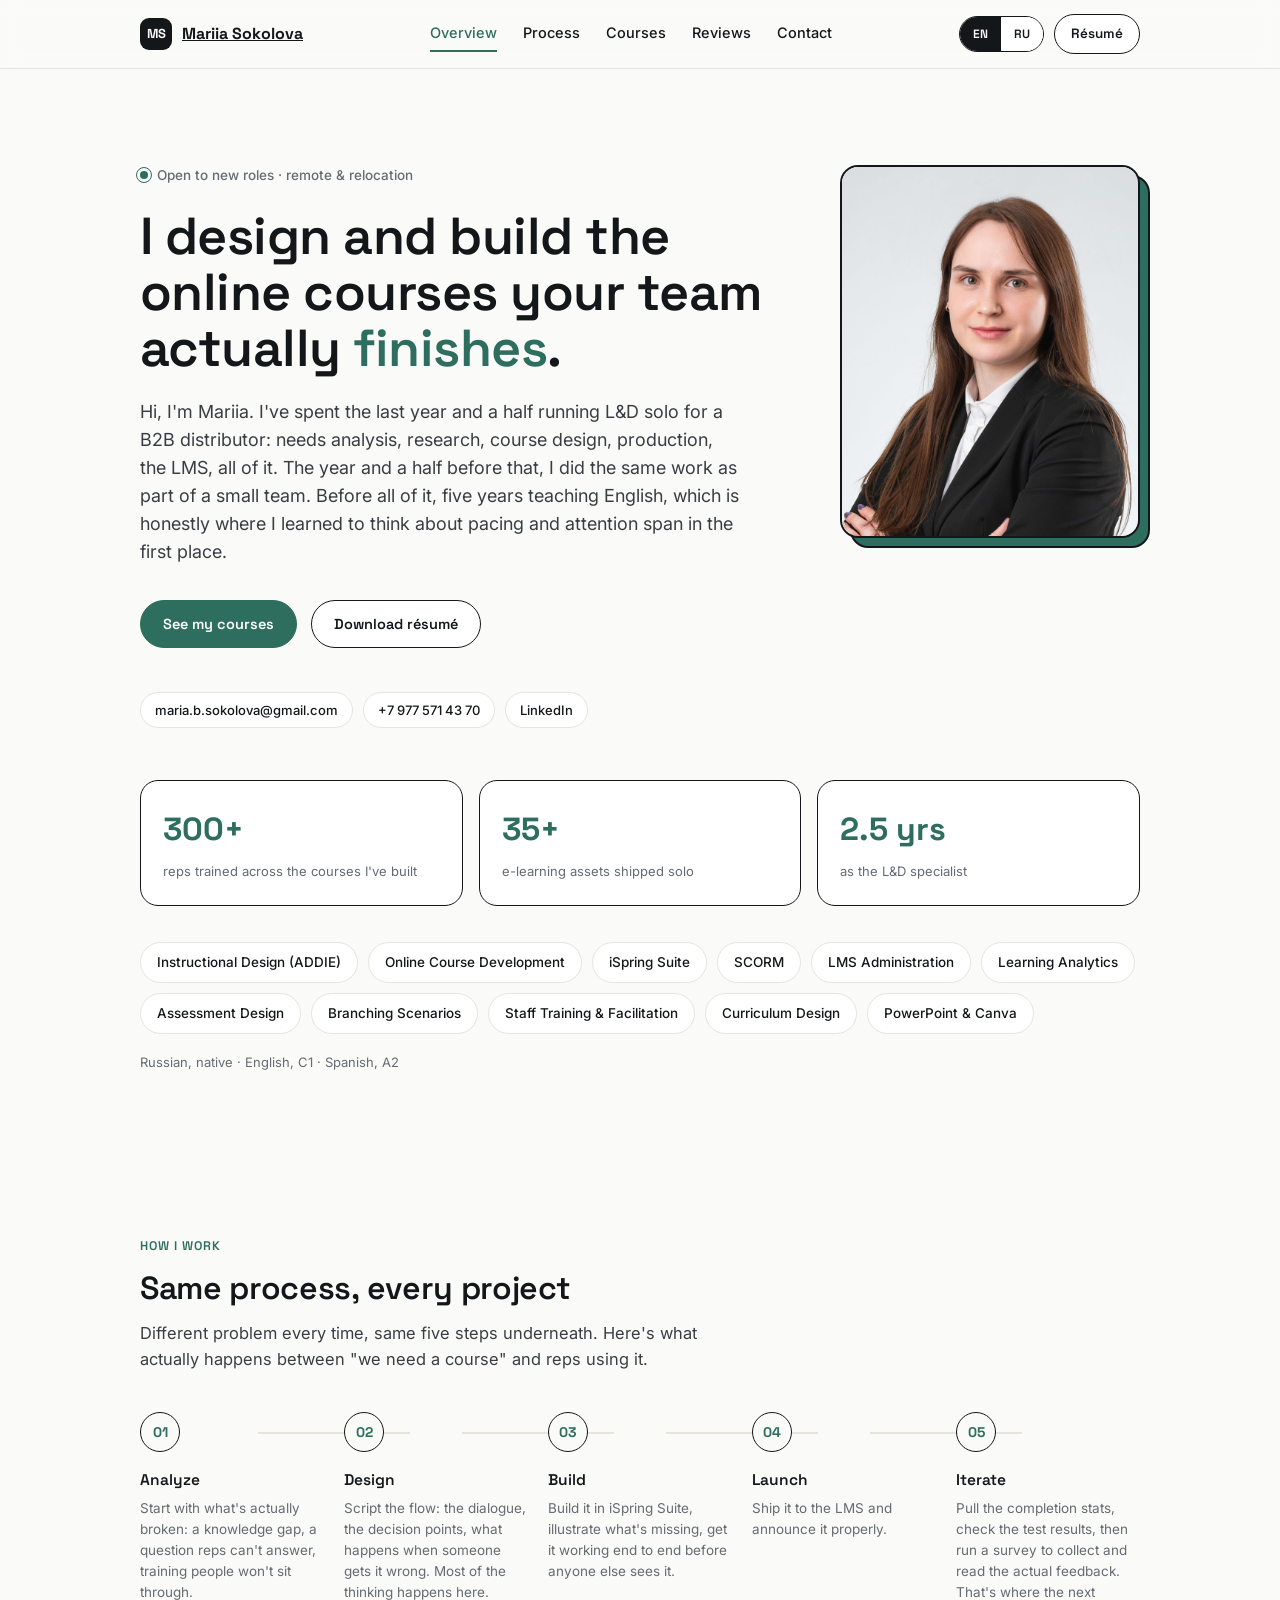
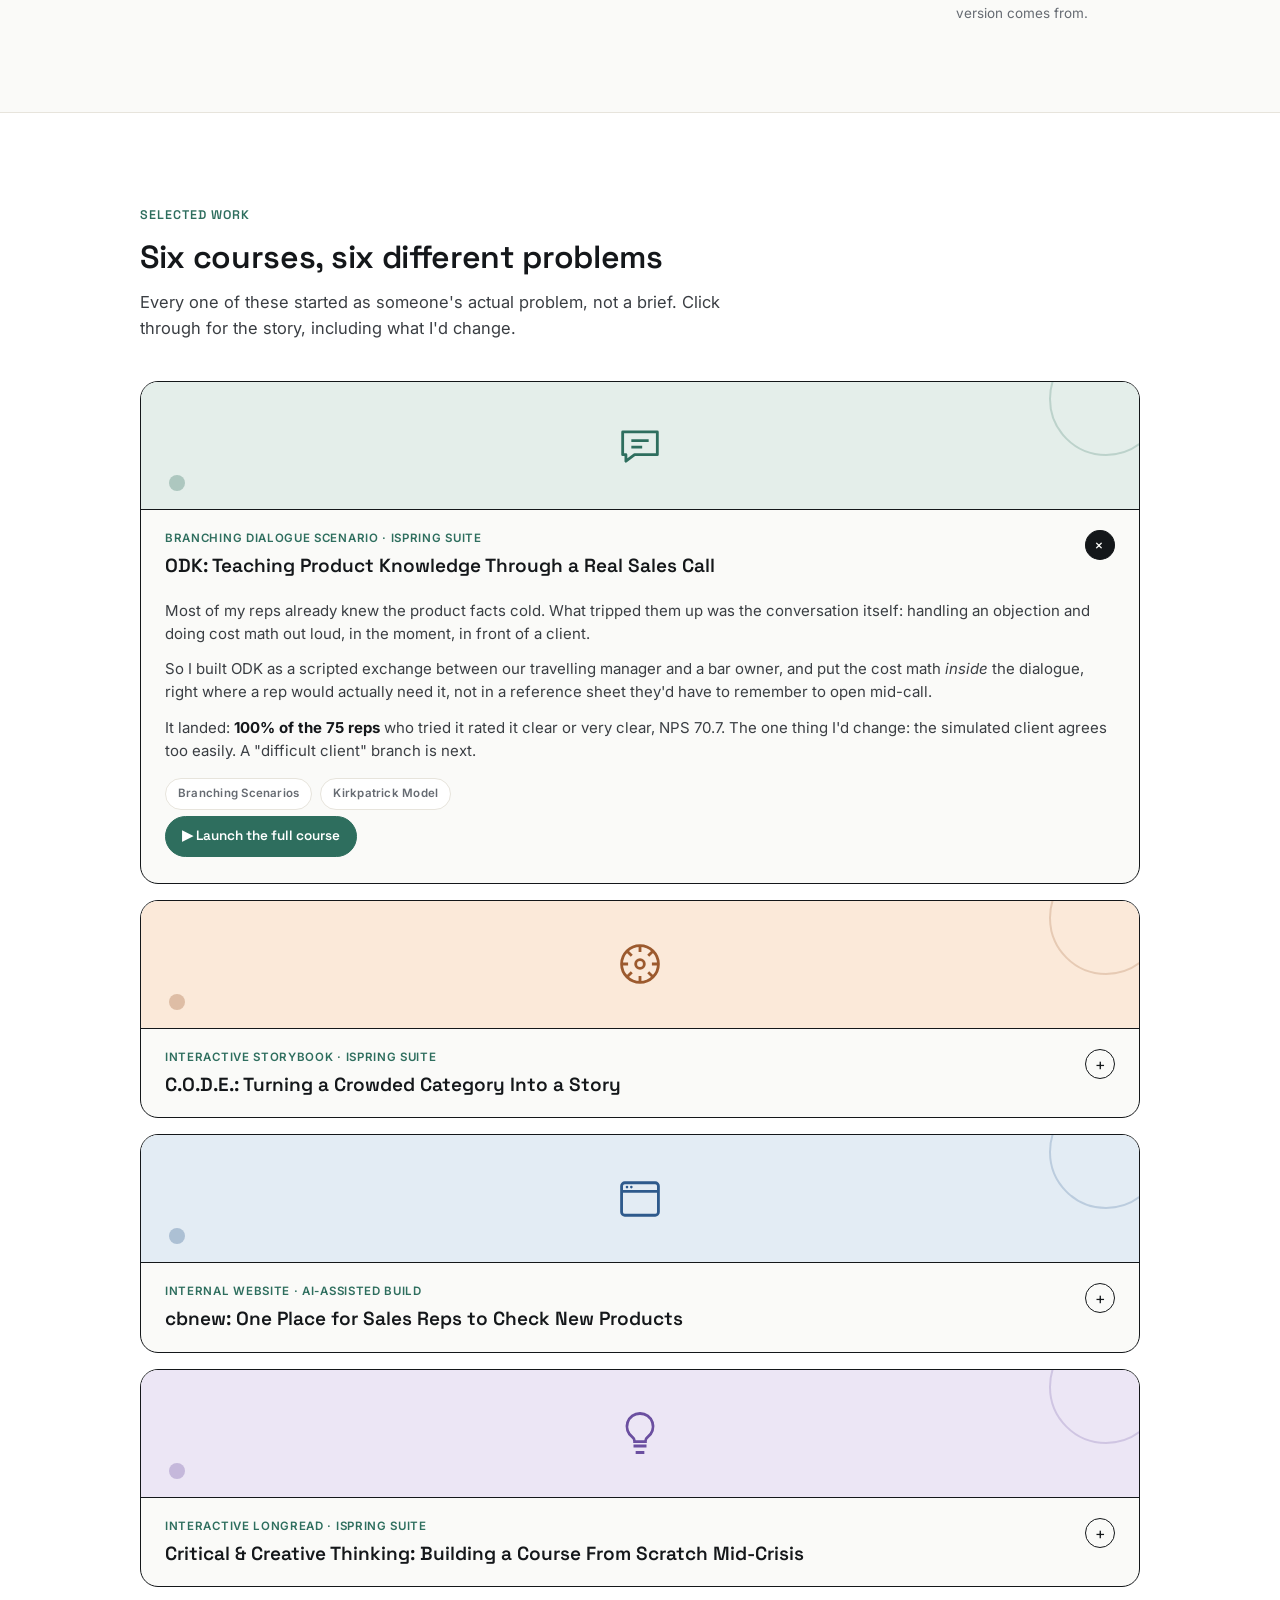
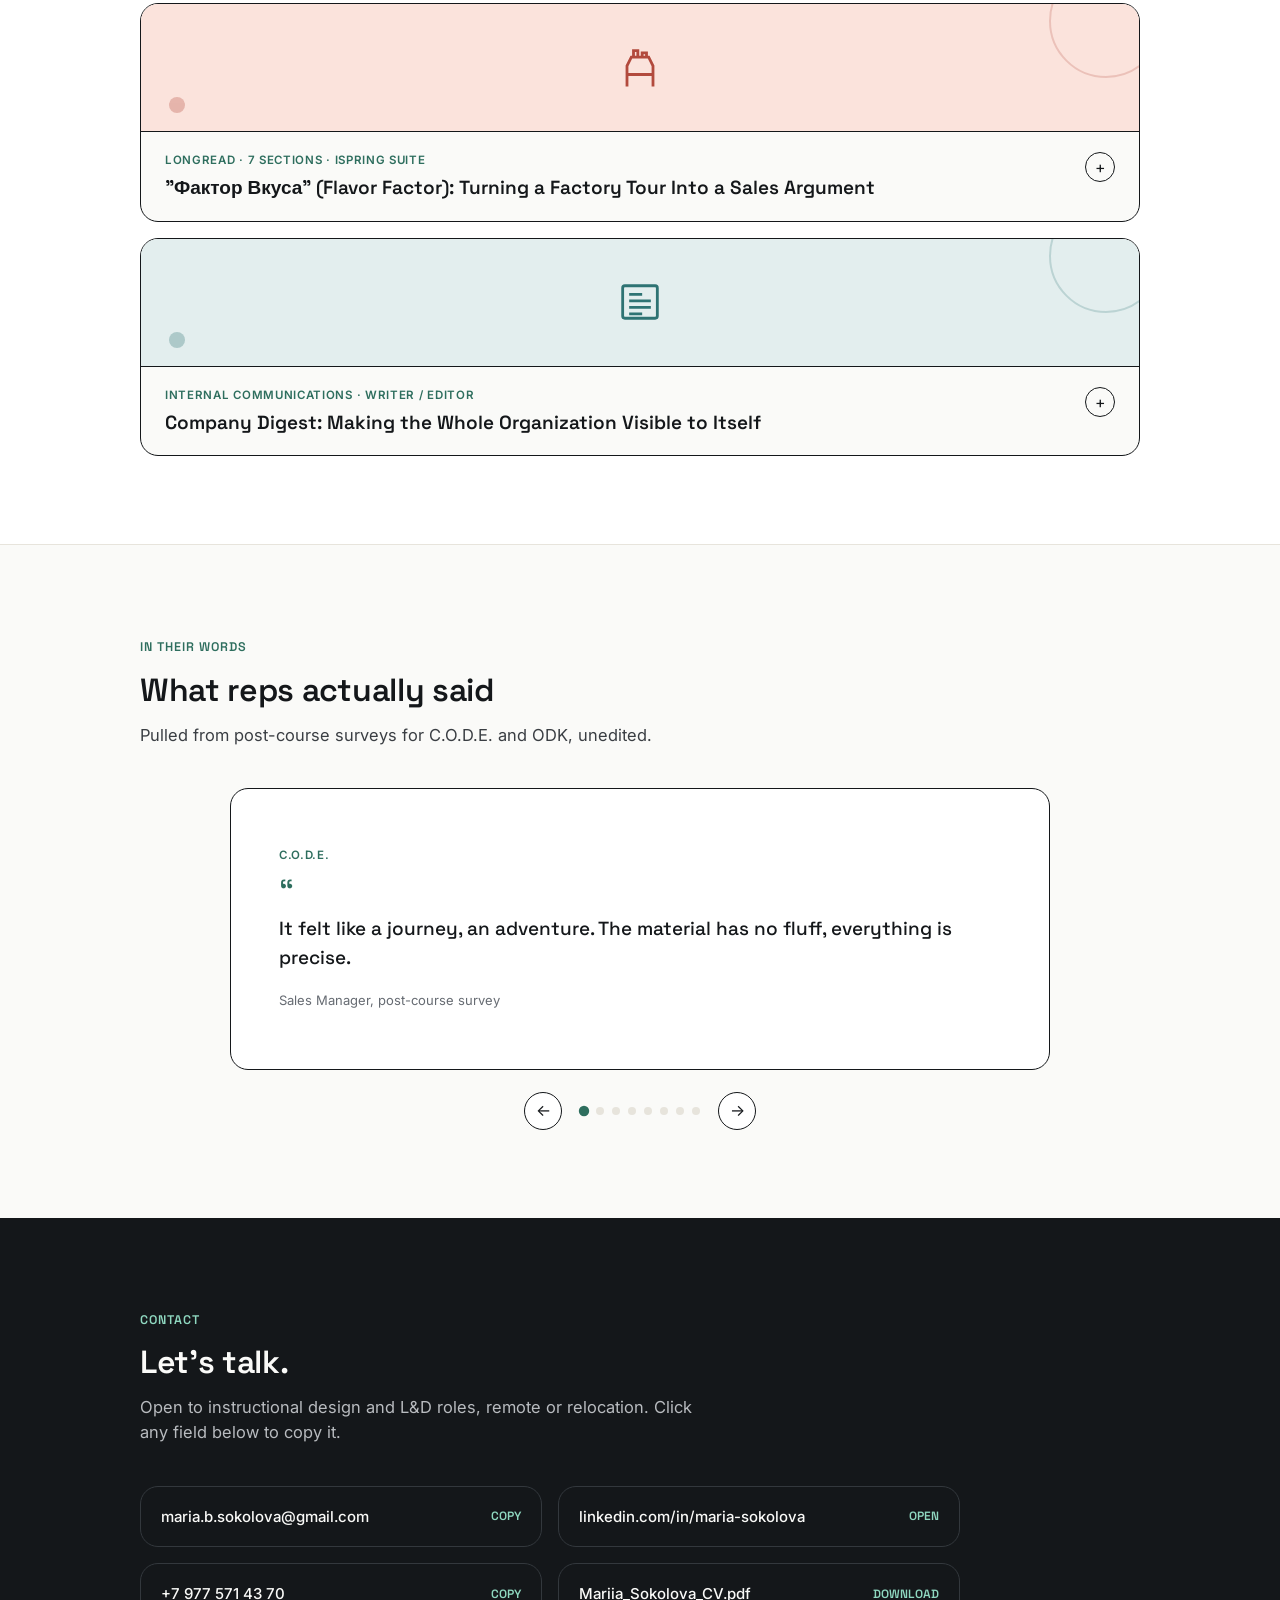
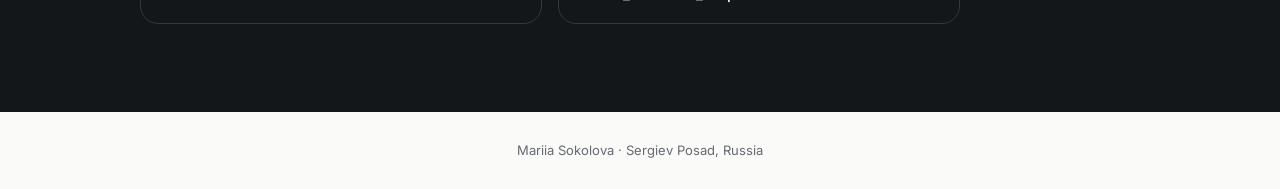
==== commit 105150ae: "Add instructional design framework tags to each course card" ====
--- a/index.html
+++ b/index.html
@@ -245,6 +245,12 @@
   .course-body-inner p{ font-size:15px; color:#3A3E43; margin-bottom:12px; }
   .course-body-inner p:last-of-type{ margin-bottom:0; }
   .course-body-inner strong{ color:var(--ink); }
+  .framework-tags{ display:flex; flex-wrap:wrap; gap:8px; margin-top:16px; }
+  .framework-tag{
+    font-size:11.5px; font-weight:600; letter-spacing:.02em;
+    padding:6px 12px; border:1.5px solid var(--line); border-radius:var(--r-pill);
+    background:var(--card); color:var(--muted);
+  }
   .course-video{
     border:1.5px solid var(--ink); border-radius:var(--r-md); overflow:hidden;
     margin-bottom:18px; background:#000;
@@ -540,6 +546,12 @@
               <p class="lang-ru">Поэтому я сделала ODK как сценарий диалога между нашим разъездным менеджером и владельцем бара, а расчёт стоимости встроила прямо в разговор, именно там, где он нужен, а не в отдельную шпаргалку, про которую нужно вспомнить посреди звонка.</p>
               <p class="lang-en">It landed: <strong>100% of the 75 reps</strong> who tried it rated it clear or very clear, NPS 70.7. The one thing I'd change: the simulated client agrees too easily. A "difficult client" branch is next.</p>
               <p class="lang-ru">Сработало: все 75 менеджеров, прошедших курс, оценили его как понятный или очень понятный, NPS 70,7. Единственное, что я бы поменяла: смоделированный клиент слишком легко соглашается. Дальше в планах ветка со "сложным клиентом".</p>
+              <div class="framework-tags">
+                <span class="framework-tag lang-en">Branching Scenarios</span>
+                <span class="framework-tag lang-ru">Ветвящиеся сценарии</span>
+                <span class="framework-tag lang-en">Kirkpatrick Model</span>
+                <span class="framework-tag lang-ru">Модель Киркпатрика</span>
+              </div>
               <a href="courses/odk/index.html" target="_blank" rel="noopener" class="btn btn-fill btn-sm" style="margin-top:6px;">
                 <span class="lang-en">▶ Launch the full course</span>
                 <span class="lang-ru">▶ Открыть курс целиком</span>
@@ -570,6 +582,12 @@
               <p class="lang-ru">Я сделала курс как книгу с перелистыванием страниц, завязанную на морской брендинг продукта: сначала настоящая история кордиалов, и только потом презентация. Прямое сравнение кордиала с сиропом снимает вопрос, который менеджерам задают постоянно. В квизе не столько проверка памяти, сколько открытые ситуации из практики.</p>
               <p class="lang-en"><strong>145 of 188 reps</strong> rated it 9–10 (NPS 70.2), and 94.7% called it clear. A vocal minority thought the pirate framing was too playful for work training, and one quiz format graded too strictly. Both are things I check for now before I ship anything.</p>
               <p class="lang-ru"><strong>145 из 188 менеджеров</strong> поставили курсу 9–10 баллов (NPS 70,2), а 94,7% назвали его понятным. Часть аудитории посчитала пиратскую тему слишком несерьёзной для рабочего обучения, а один формат вопроса в квизе оценивался слишком строго. Теперь я проверяю оба момента перед запуском любого курса.</p>
+              <div class="framework-tags">
+                <span class="framework-tag lang-en">Bloom's Taxonomy</span>
+                <span class="framework-tag lang-ru">Таксономия Блума</span>
+                <span class="framework-tag lang-en">Scenario-Based Learning</span>
+                <span class="framework-tag lang-ru">Сценарийное обучение</span>
+              </div>
               <a href="courses/code/index.html" target="_blank" rel="noopener" class="btn btn-fill btn-sm" style="margin-top:6px;">
                 <span class="lang-en">▶ Launch the full course</span>
                 <span class="lang-ru">▶ Открыть курс целиком</span>
@@ -605,6 +623,12 @@
               <p class="lang-ru">Продумала структуру, написала контент, собрала сайт с помощью ИИ-инструментов для разработки и вместе с IT развернула его на сервере: внутренний сайт cbnew.complexbar.ru. Перед запуском проверила его на фокус-группе менеджеров.</p>
               <p class="lang-en">It stuck. When a client asks something mid-conversation, cbnew is now the default place reps check first.</p>
               <p class="lang-ru">Прижилось. Когда клиент спрашивает что-то посреди разговора, cbnew теперь первое место, куда заглядывают менеджеры.</p>
+              <div class="framework-tags">
+                <span class="framework-tag lang-en">Performance Support</span>
+                <span class="framework-tag lang-ru">Performance Support</span>
+                <span class="framework-tag lang-en">Needs Analysis</span>
+                <span class="framework-tag lang-ru">Анализ потребностей</span>
+              </div>
             </div>
           </div>
         </div>
@@ -636,6 +660,11 @@
               <p class="lang-ru">Вместо того чтобы начинать с нуля, я адаптировала англоязычный источник, но не переводила его дословно, а убрала повторы. Ещё нарисовала набор SVG-иллюстраций, обложку и баннеры взамен того, что раньше давала библиотека. Курс должен был выглядеть завершённым, а не заплаткой на скорую руку.</p>
               <p class="lang-en">Managers walked away with tools for their actual day-to-day work, not abstract theory. That was the entire point of tying it to the IDP process.</p>
               <p class="lang-ru">Руководители получили инструменты для реальной ежедневной работы, а не абстрактную теорию. В этом и был смысл привязки курса к процессу ИПР.</p>
+              <div class="framework-tags">
+                <span class="framework-tag">ADDIE</span>
+                <span class="framework-tag lang-en">IDP-Aligned Learning</span>
+                <span class="framework-tag lang-ru">Привязка к ИПР</span>
+              </div>
             </div>
           </div>
         </div>
@@ -665,6 +694,12 @@
               <p class="lang-ru">Я выстроила курс вокруг этапов производства, разбив его на семь разделов: можно читать по порядку или сразу перейти к тому, о чём спросил клиент. Эксперты со стороны производства проверяли текст через режим правок, чтобы ничего не утверждалось на словах, а запуск сопроводила внутренним анонсом, чтобы курс не появился незаметно.</p>
               <p class="lang-en">It reached people well outside the sales team who read it purely out of curiosity about how the factory works. Reps came away able to talk production with real lead times, not vague reassurance.</p>
               <p class="lang-ru">Курс читали далеко не только продажники, просто из любопытства, как устроен завод. А менеджеры теперь могут говорить о производстве конкретными сроками, а не общими заверениями.</p>
+              <div class="framework-tags">
+                <span class="framework-tag lang-en">SME Review</span>
+                <span class="framework-tag lang-ru">Экспертная проверка</span>
+                <span class="framework-tag lang-en">Modular Design</span>
+                <span class="framework-tag lang-ru">Модульная структура</span>
+              </div>
             </div>
           </div>
         </div>
@@ -696,6 +731,12 @@
               <p class="lang-ru">Я сопровождала цифры внешним контекстом (открытия ресторанов, тренды HoReCa), чтобы показатели что-то значили, и в каждом черновике отдельно вычищала общие, ИИ-звучащие формулировки, чтобы текст читался так, будто его написал человек для коллег. Со временем руководители стали присылать туда и личные достижения: в одном выпуске финиш марафона соседствовал с коммерческими результатами.</p>
               <p class="lang-en">After one issue, the CEO personally praised the people mentioned in it. That's when I knew it was actually being read, not just circulated.</p>
               <p class="lang-ru">После одного из выпусков генеральный директор лично похвалил упомянутых в нём людей. Тогда я поняла, что дайджест действительно читают, а не просто рассылают.</p>
+              <div class="framework-tags">
+                <span class="framework-tag lang-en">Content Strategy</span>
+                <span class="framework-tag lang-ru">Контент-стратегия</span>
+                <span class="framework-tag lang-en">Editorial Review</span>
+                <span class="framework-tag lang-ru">Редакторская проверка</span>
+              </div>
             </div>
           </div>
         </div>
@@ -826,21 +867,33 @@
   const TITLE_EN = "Mariia Sokolova · Online Course Creator & Instructional Designer";
   const TITLE_RU = "Мария Соколова · Создатель онлайн-курсов и инструкционный дизайнер";
 
-  function setLang(lang){
+  function getUrlLang(){
+    const v = new URLSearchParams(window.location.search).get('lang');
+    return (v === 'ru' || v === 'en') ? v : null;
+  }
+
+  function setLang(lang, updateUrl){
     document.documentElement.setAttribute('data-lang', lang);
     document.documentElement.setAttribute('lang', lang);
     document.querySelectorAll('.lang-btn').forEach(b => b.classList.toggle('active', b.dataset.langBtn === lang));
     document.title = lang === 'ru' ? TITLE_RU : TITLE_EN;
     try { localStorage.setItem('site-lang', lang); } catch(e){}
+    if (updateUrl){
+      const url = new URL(window.location.href);
+      url.searchParams.set('lang', lang);
+      history.replaceState(null, '', url);
+    }
   }
 
   document.querySelectorAll('.lang-btn').forEach(btn => {
-    btn.addEventListener('click', () => setLang(btn.dataset.langBtn));
+    btn.addEventListener('click', () => setLang(btn.dataset.langBtn, true));
   });
 
-  let savedLang = 'en';
-  try { savedLang = localStorage.getItem('site-lang') || 'en'; } catch(e){}
-  setLang(savedLang);
+  let initialLang = getUrlLang();
+  if (!initialLang){
+    try { initialLang = localStorage.getItem('site-lang'); } catch(e){}
+  }
+  setLang(initialLang || 'en', false);
 
   // ---------- Mobile menu ----------
   const burger = document.getElementById('burger');
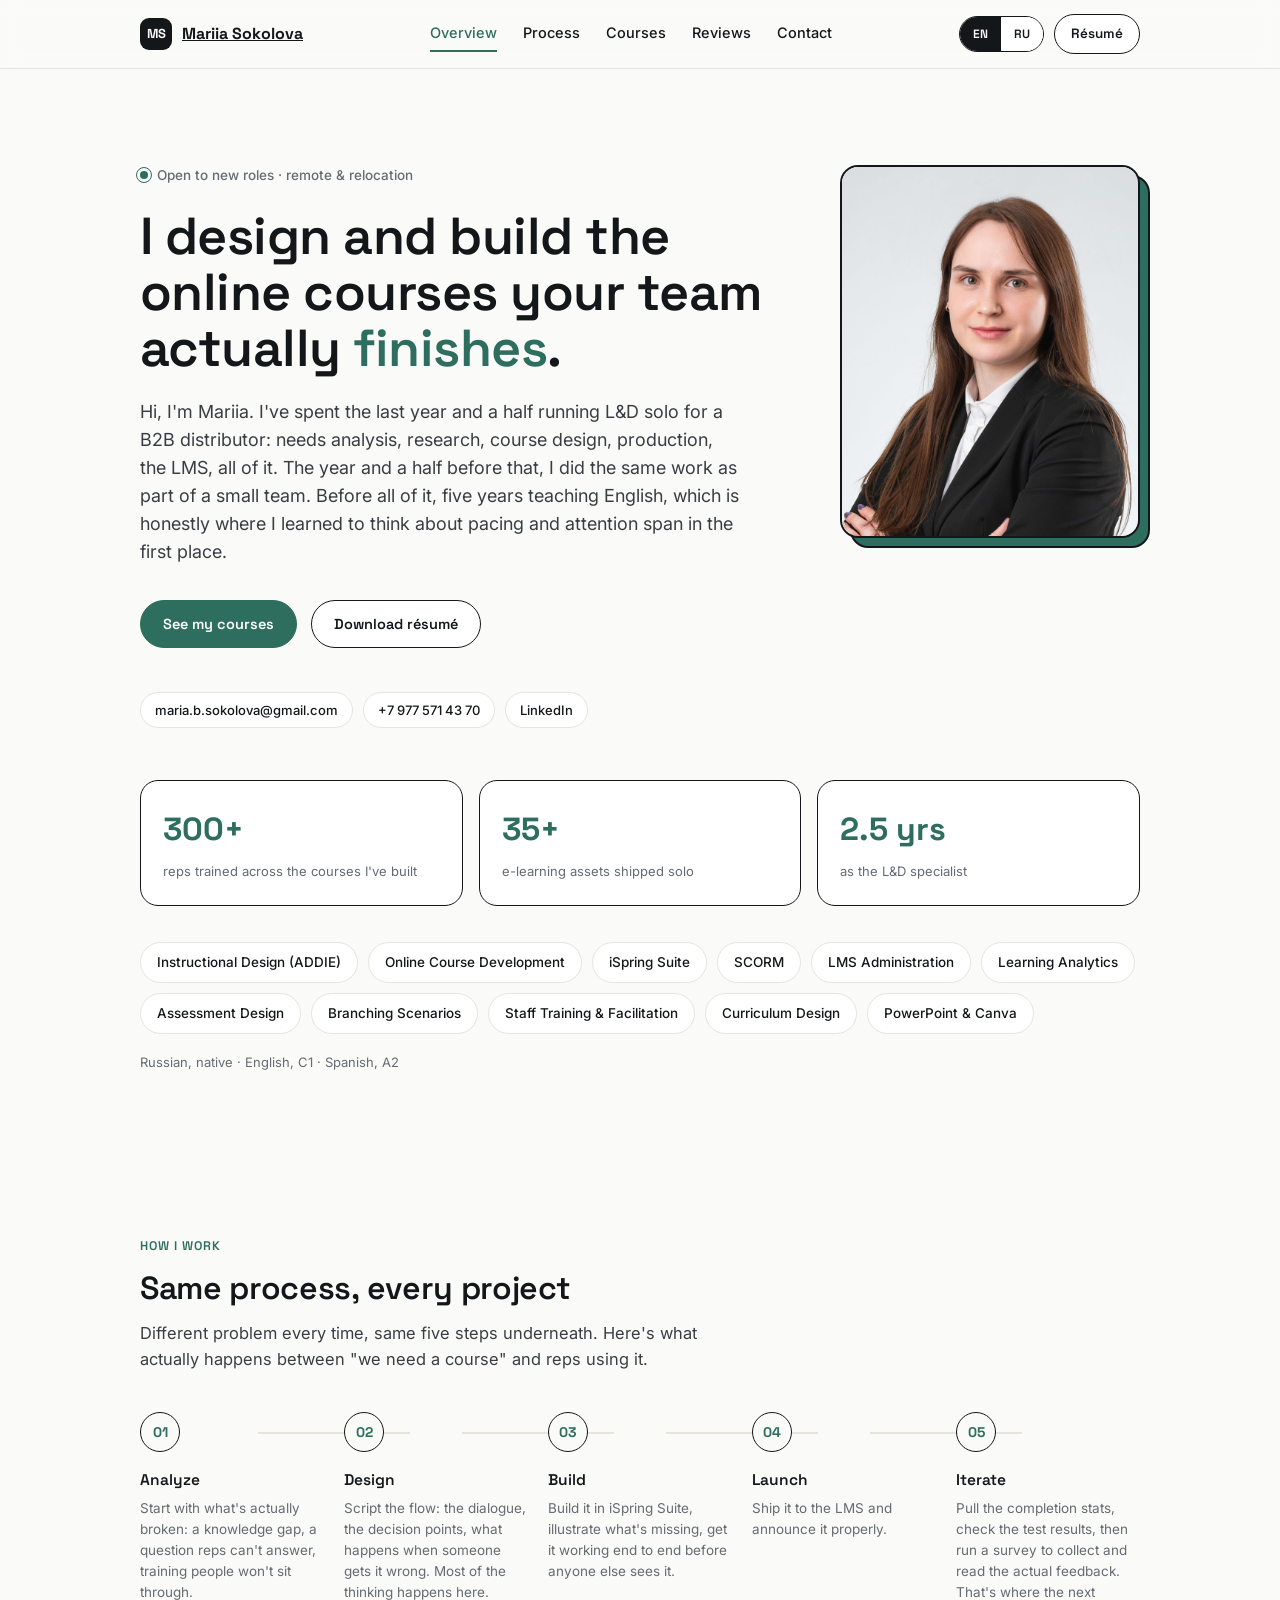
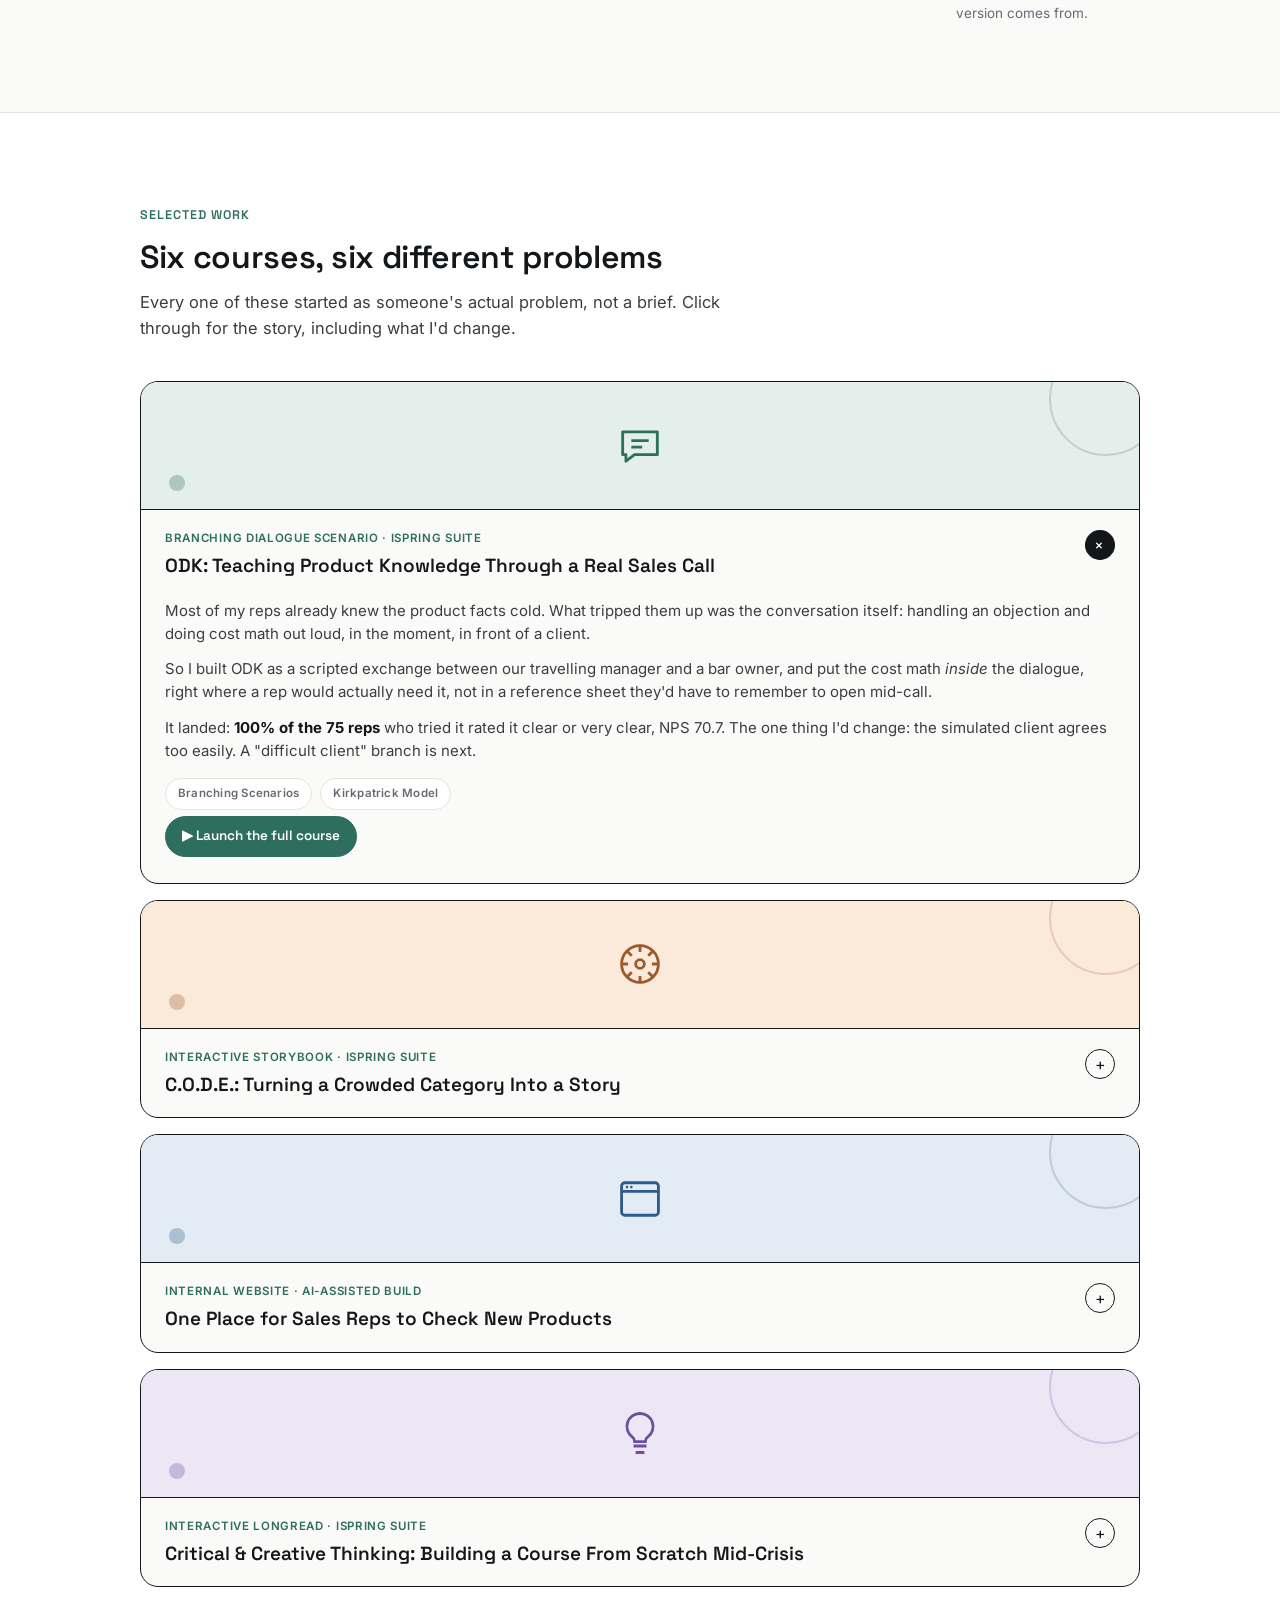
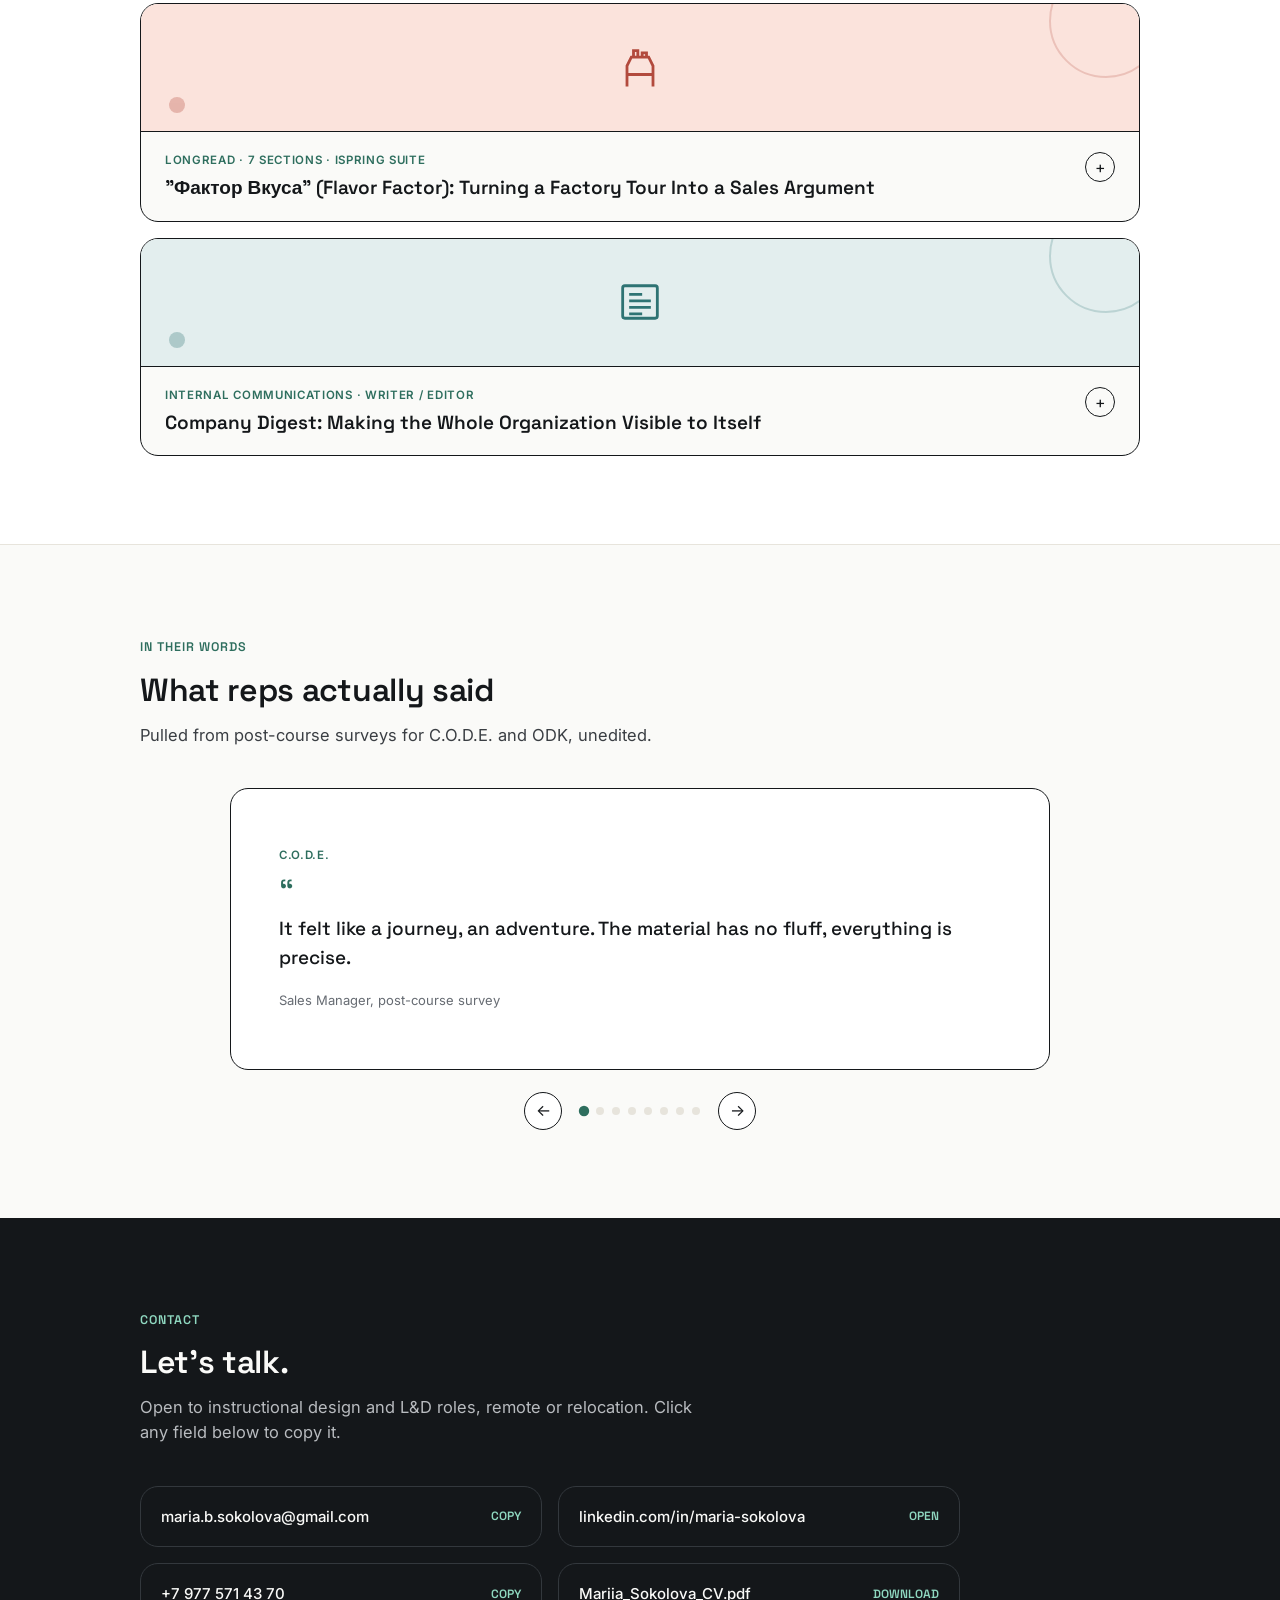
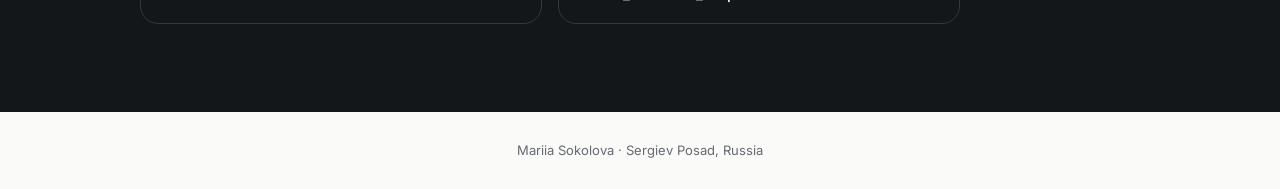
==== commit fad74f71: "Remove internal site name/domain from portfolio and both résumés" ====
--- a/index.html
+++ b/index.html
@@ -604,8 +604,8 @@
             <div class="course-head-main">
               <span class="course-tag"><span class="lang-en">Internal Website · AI-Assisted Build</span><span class="lang-ru">Внутренний сайт · собран с ИИ-инструментами</span></span>
               <div class="course-title">
-                <span class="lang-en">cbnew: One Place for Sales Reps to Check New Products</span>
-                <span class="lang-ru">cbnew: единое место для проверки новинок</span>
+                <span class="lang-en">One Place for Sales Reps to Check New Products</span>
+                <span class="lang-ru">Единое место для проверки новинок</span>
               </div>
             </div>
             <span class="course-toggle">+</span>
@@ -619,10 +619,10 @@
               </div>
               <p class="lang-en">Nobody assigned this to me. I just kept noticing reps ask the same questions a simple reference page could answer, so I built one.</p>
               <p class="lang-ru">Никто мне это не поручал. Я просто заметила, что менеджеры постоянно задают одни и те же вопросы, на которые могла бы ответить простая справочная страница, и сделала её.</p>
-              <p class="lang-en">Planned the structure, wrote the content, built it with AI-assisted coding tools, and worked with IT to get it onto a real server: an internal site at cbnew.complexbar.ru. Ran a focus group with managers before it went live.</p>
-              <p class="lang-ru">Продумала структуру, написала контент, собрала сайт с помощью ИИ-инструментов для разработки и вместе с IT развернула его на сервере: внутренний сайт cbnew.complexbar.ru. Перед запуском проверила его на фокус-группе менеджеров.</p>
-              <p class="lang-en">It stuck. When a client asks something mid-conversation, cbnew is now the default place reps check first.</p>
-              <p class="lang-ru">Прижилось. Когда клиент спрашивает что-то посреди разговора, cbnew теперь первое место, куда заглядывают менеджеры.</p>
+              <p class="lang-en">Planned the structure, wrote the content, built it with AI-assisted coding tools, and worked with IT to get it onto a real internal server. Ran a focus group with managers before it went live.</p>
+              <p class="lang-ru">Продумала структуру, написала контент, собрала сайт с помощью ИИ-инструментов для разработки и вместе с IT развернула его на внутреннем сервере компании. Перед запуском проверила его на фокус-группе менеджеров.</p>
+              <p class="lang-en">It stuck. When a client asks something mid-conversation, it's now the default place reps check first.</p>
+              <p class="lang-ru">Прижилось. Когда клиент спрашивает что-то посреди разговора, это теперь первое место, куда заглядывают менеджеры.</p>
               <div class="framework-tags">
                 <span class="framework-tag lang-en">Performance Support</span>
                 <span class="framework-tag lang-ru">Performance Support</span>
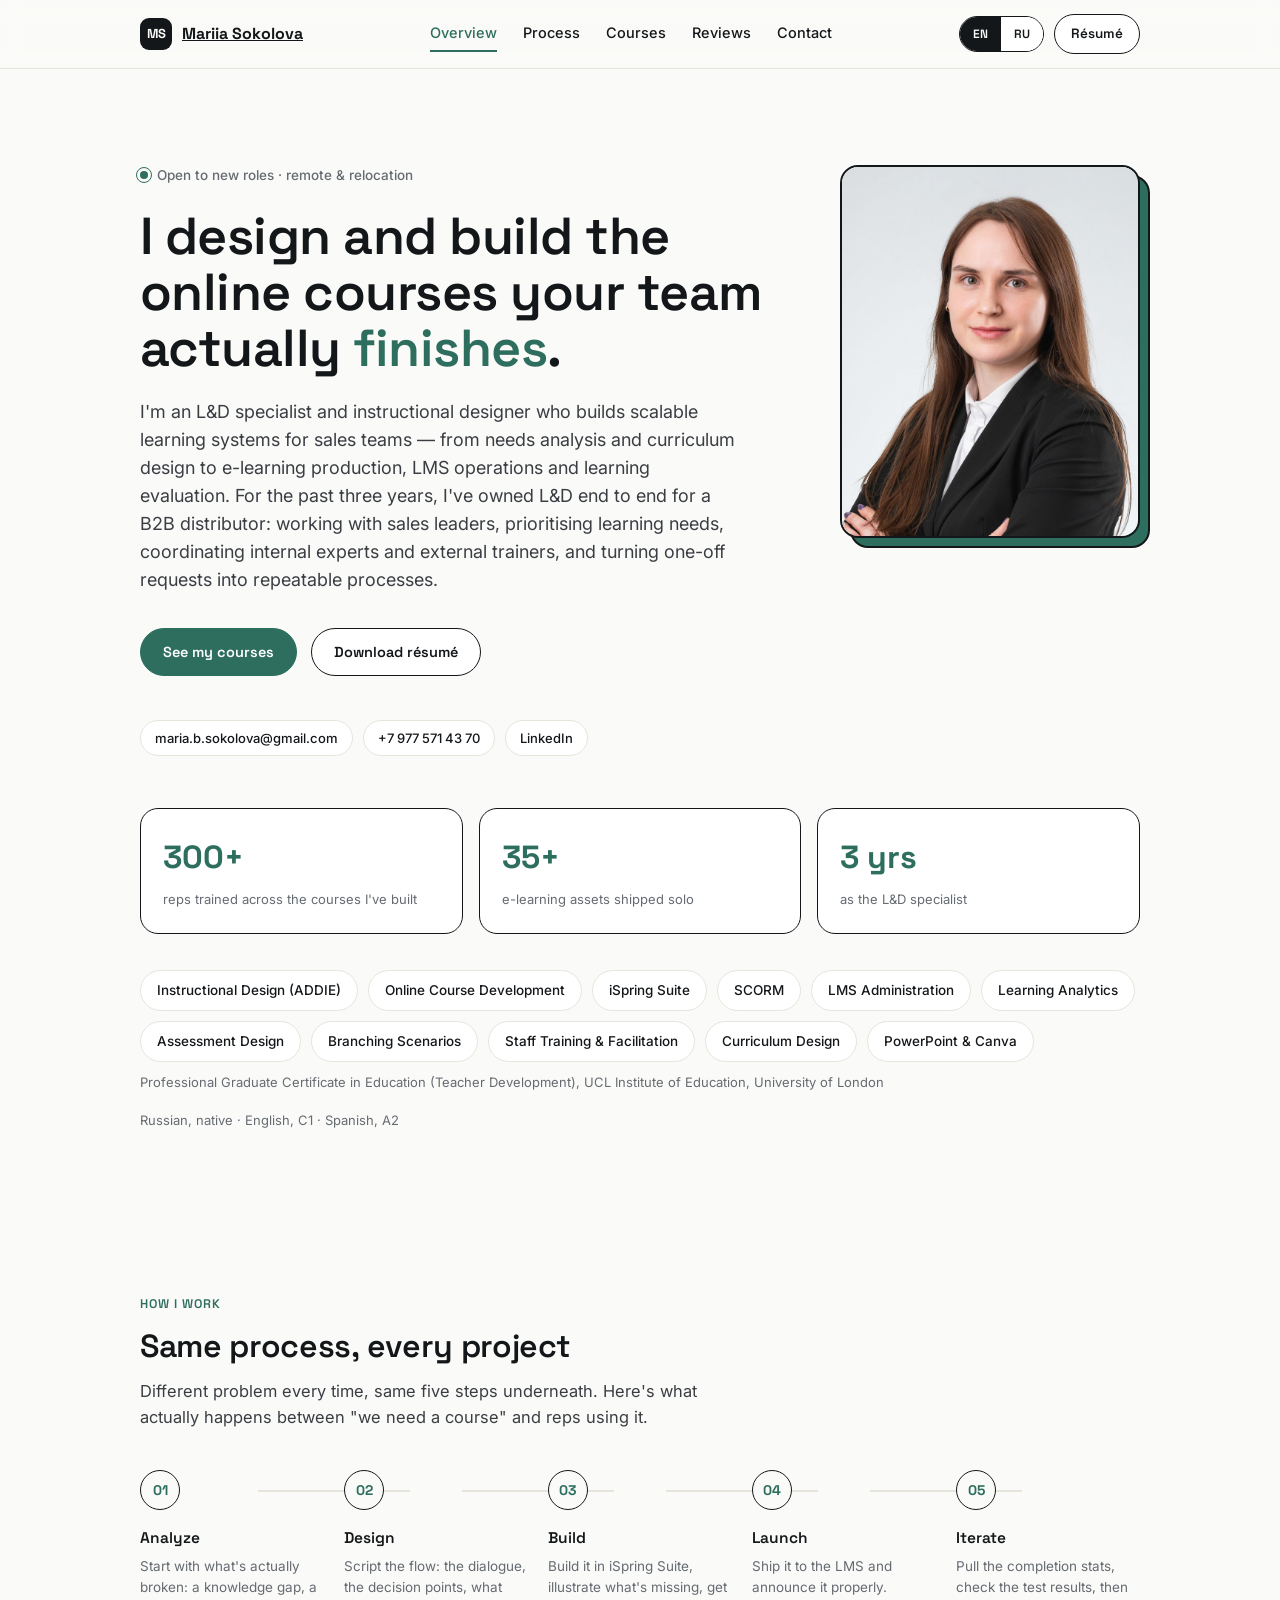
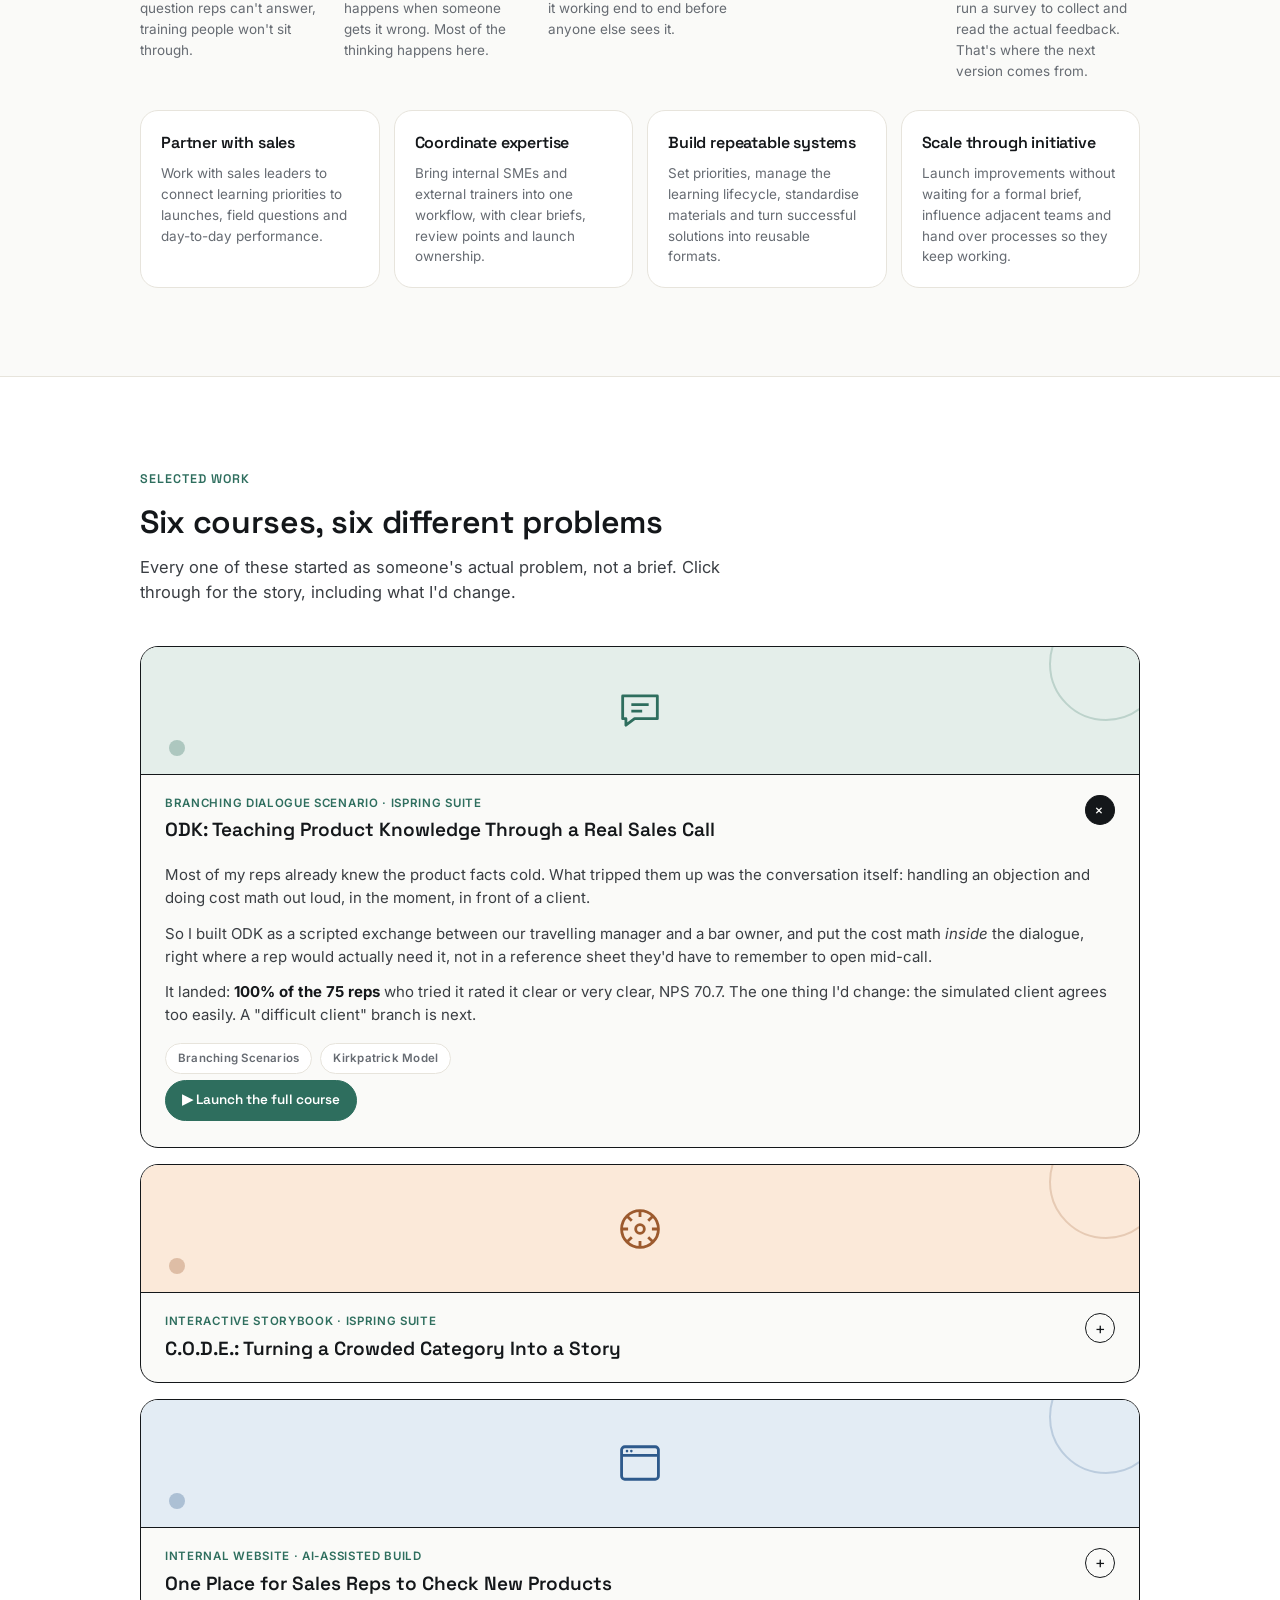
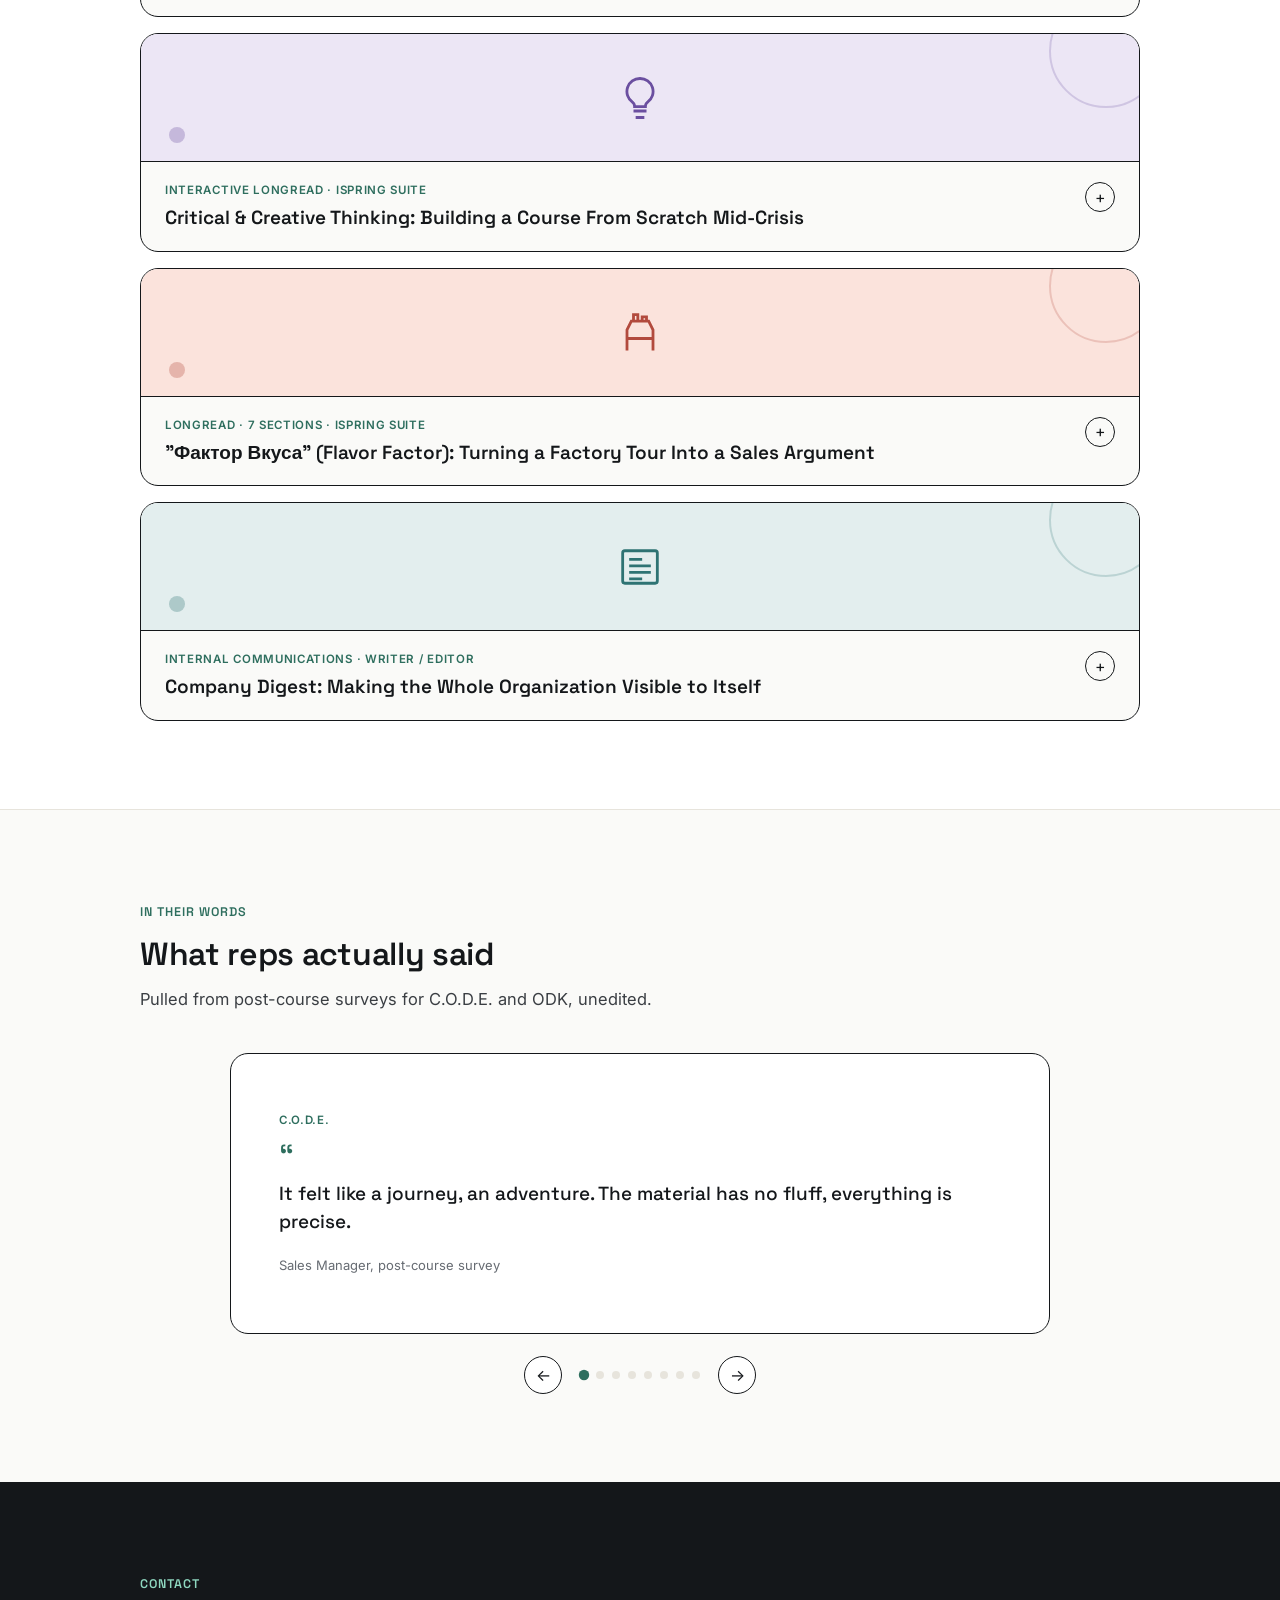
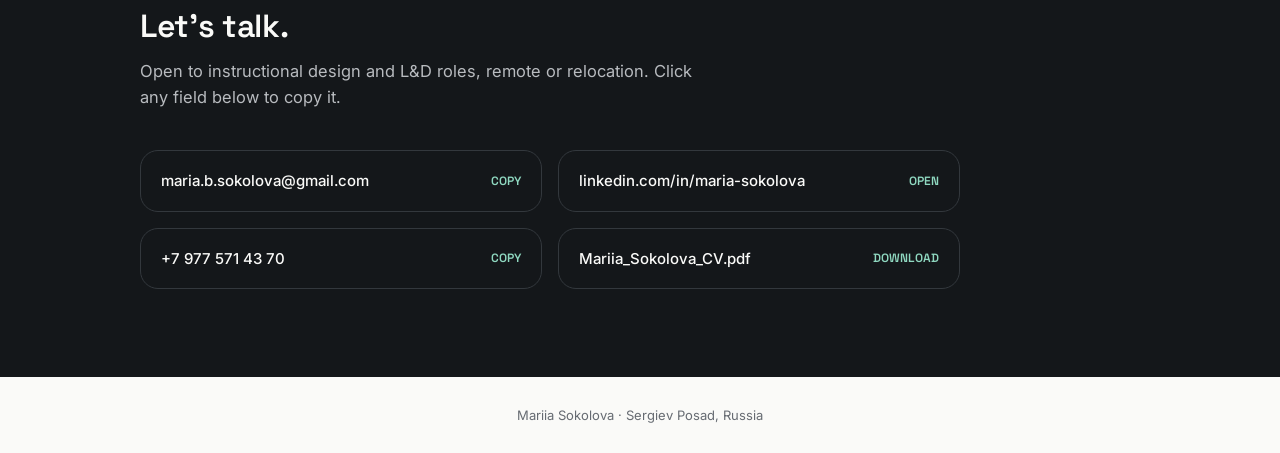
==== commit de3a8df2: "Reposition portfolio for L&D ownership and 3 years of experience" ====
--- a/index.html
+++ b/index.html
@@ -3,17 +3,17 @@
 <head>
 <meta charset="UTF-8">
 <meta name="viewport" content="width=device-width, initial-scale=1.0">
-<title>Mariia Sokolova · Online Course Creator &amp; Instructional Designer</title>
-<meta name="description" content="Instructional designer and online course creator. Case studies and a résumé.">
+<title>Mariia Sokolova · L&amp;D Specialist &amp; Instructional Designer</title>
+<meta name="description" content="L&amp;D specialist and instructional designer building scalable learning systems for sales teams.">
 <link rel="icon" type="image/svg+xml" href="favicon.svg">
 
 <meta property="og:type" content="website">
-<meta property="og:title" content="Mariia Sokolova · Online Course Creator &amp; Instructional Designer">
-<meta property="og:description" content="I design and build the online courses your team actually finishes. Case studies, process, and a résumé.">
+<meta property="og:title" content="Mariia Sokolova · L&amp;D Specialist &amp; Instructional Designer">
+<meta property="og:description" content="I build scalable learning systems for sales teams, from needs analysis to evaluation.">
 <meta property="og:url" content="https://mbsokgt.github.io/mariia-sokolova-portfolio/">
 <meta name="twitter:card" content="summary">
-<meta name="twitter:title" content="Mariia Sokolova · Online Course Creator &amp; Instructional Designer">
-<meta name="twitter:description" content="I design and build the online courses your team actually finishes. Case studies, process, and a résumé.">
+<meta name="twitter:title" content="Mariia Sokolova · L&amp;D Specialist &amp; Instructional Designer">
+<meta name="twitter:description" content="I build scalable learning systems for sales teams, from needs analysis to evaluation.">
 
 <link rel="preconnect" href="https://fonts.googleapis.com">
 <link href="https://fonts.googleapis.com/css2?family=Space+Grotesk:wght@500;600;700&family=Inter:wght@400;500;600;700&display=swap" rel="stylesheet">
@@ -178,6 +178,13 @@
   }
   .skill:hover{ border-color:var(--accent); background:var(--accent-soft); transform:translateY(-1px); }
   .languages-line{ font-size:13px; color:var(--muted); margin-top:18px; }
+  .education-line{ font-size:13px; color:var(--muted); margin-top:10px; }
+
+  /* ---------- Ownership ---------- */
+  .ownership-grid{ display:grid; grid-template-columns:repeat(4,1fr); gap:14px; margin-top:28px; }
+  .ownership-item{ padding:20px; border:1.5px solid var(--line); border-radius:var(--r-lg); background:var(--card); }
+  .ownership-item h3{ font-size:16px; margin-bottom:7px; }
+  .ownership-item p{ font-size:13.5px; color:var(--muted); line-height:1.55; }
 
   /* ---------- Process ---------- */
   .process-row{
@@ -220,7 +227,7 @@
   }
   .banner-odk{ background:var(--accent-soft); color:var(--accent); }
   .banner-code{ background:#FBE9D9; color:#9C5A2E; }
-  .banner-cbnew{ background:#E3ECF4; color:#2E5A8C; }
+  .banner-internal{ background:#E3ECF4; color:#2E5A8C; }
   .banner-critical{ background:#ECE6F5; color:#6B4FA0; }
   .banner-flavor{ background:#FBE3DC; color:#B24A3D; }
   .banner-digest{ background:#E3EEEE; color:#2E7373; }
@@ -343,6 +350,7 @@
     h2.h2{ font-size:26px; }
     .stat-row{ grid-template-columns:1fr; }
     .process-row{ grid-template-columns:1fr; gap:24px; }
+    .ownership-grid{ grid-template-columns:1fr; }
     .process-step:not(:last-child)::after{ display:none; }
     .contact-links{ grid-template-columns:1fr; grid-auto-flow:row; }
     .course-banner{ height:96px; }
@@ -407,8 +415,8 @@
             <span class="lang-en">I design and build the online courses your team actually <span class="accent-word">finishes</span>.</span>
             <span class="lang-ru">Я проектирую и собираю онлайн-курсы, которые команда <span class="accent-word">проходит до конца</span>.</span>
           </h1>
-          <p class="hero-lede lang-en">Hi, I'm Mariia. I've spent the last year and a half running L&amp;D solo for a B2B distributor: needs analysis, research, course design, production, the LMS, all of it. The year and a half before that, I did the same work as part of a small team. Before all of it, five years teaching English, which is honestly where I learned to think about pacing and attention span in the first place.</p>
-          <p class="hero-lede lang-ru">Привет, я Мария. Последние полтора года веду обучение и развитие персонала одна, для B2B-дистрибьютора: анализ потребностей, исследование, разработка курсов, продакшн, LMS, всё на мне. До этого полтора года делала то же самое в команде. А ещё раньше пять лет преподавала английский, и именно там я научилась чувствовать темп подачи материала и то, сколько внимания человек способен удержать.</p>
+          <p class="hero-lede lang-en">I'm an L&amp;D specialist and instructional designer who builds scalable learning systems for sales teams — from needs analysis and curriculum design to e-learning production, LMS operations and learning evaluation. For the past three years, I've owned L&amp;D end to end for a B2B distributor: working with sales leaders, prioritising learning needs, coordinating internal experts and external trainers, and turning one-off requests into repeatable processes.</p>
+          <p class="hero-lede lang-ru">Я специалист по L&amp;D и инструкционный дизайнер, который выстраивает обучение для коммерческих команд: от анализа потребностей и проектирования программы до разработки e-learning, сопровождения LMS и оценки результатов. Последние три года я полностью веду L&amp;D в B2B-дистрибьюторе: взаимодействую с руководителями продаж, определяю приоритеты, координирую внутренних экспертов и внешних тренеров и превращаю разовые запросы в устойчивые процессы.</p>
           <div class="hero-actions">
             <a href="#courses" class="btn btn-fill"><span class="lang-en">See my courses</span><span class="lang-ru">Смотреть курсы</span></a>
             <a href="Mariia_Sokolova_CV.pdf" class="btn btn-ghost lang-en" download>Download résumé</a>
@@ -432,10 +440,10 @@
         </div>
         <div class="stat">
           <div class="n">35+</div>
-          <div class="l"><span class="lang-en">e-learning assets shipped solo</span><span class="lang-ru">e-learning продуктов сделано в одиночку</span></div>
+          <div class="l"><span class="lang-en">e-learning assets shipped solo</span><span class="lang-ru">e-learning продуктов сделано</span></div>
         </div>
         <div class="stat">
-          <div class="n"><span class="lang-en">2.5 yrs</span><span class="lang-ru">2,5 года</span></div>
+          <div class="n"><span class="lang-en">3 yrs</span><span class="lang-ru">3 года</span></div>
           <div class="l"><span class="lang-en">as the L&amp;D specialist</span><span class="lang-ru">в роли L&amp;D-специалиста</span></div>
         </div>
       </div>
@@ -453,6 +461,7 @@
         <span class="skill"><span class="lang-en">Curriculum Design</span><span class="lang-ru">Проектирование учебных программ</span></span>
         <span class="skill">PowerPoint &amp; Canva</span>
       </div>
+      <p class="education-line"><span class="lang-en">Professional Graduate Certificate in Education (Teacher Development), UCL Institute of Education, University of London</span><span class="lang-ru">Профессиональный последипломный сертификат в области образования (Teacher Development), UCL Institute of Education, University of London</span></p>
 
       <p class="languages-line">
         <span class="lang-en">Russian, native · English, C1 · Spanish, A2</span>
@@ -509,6 +518,29 @@
             <span class="lang-en">Pull the completion stats, check the test results, then run a survey to collect and read the actual feedback. That's where the next version comes from.</span>
             <span class="lang-ru">Смотрю статистику прохождения, проверяю результаты тестов, потом запускаю опрос и читаю реальные отзывы. Именно оттуда берётся следующая версия курса.</span>
           </div>
+        </div>
+      </div>
+
+      <div class="ownership-grid">
+        <div class="ownership-item">
+          <h3><span class="lang-en">Partner with sales</span><span class="lang-ru">Работа с продажами</span></h3>
+          <p class="lang-en">Work with sales leaders to connect learning priorities to launches, field questions and day-to-day performance.</p>
+          <p class="lang-ru">Связываю приоритеты обучения с запусками, запросами полей и ежедневными задачами коммерческой команды вместе с руководителями продаж.</p>
+        </div>
+        <div class="ownership-item">
+          <h3><span class="lang-en">Coordinate expertise</span><span class="lang-ru">Координация экспертизы</span></h3>
+          <p class="lang-en">Bring internal SMEs and external trainers into one workflow, with clear briefs, review points and launch ownership.</p>
+          <p class="lang-ru">Объединяю внутренних экспертов и внешних тренеров в одном процессе: бриф, точки проверки и ответственность за запуск.</p>
+        </div>
+        <div class="ownership-item">
+          <h3><span class="lang-en">Build repeatable systems</span><span class="lang-ru">Систематизация</span></h3>
+          <p class="lang-en">Set priorities, manage the learning lifecycle, standardise materials and turn successful solutions into reusable formats.</p>
+          <p class="lang-ru">Определяю приоритеты, веду жизненный цикл обучения, стандартизирую материалы и превращаю рабочие решения в повторяемые форматы.</p>
+        </div>
+        <div class="ownership-item">
+          <h3><span class="lang-en">Scale through initiative</span><span class="lang-ru">Масштабирование инициатив</span></h3>
+          <p class="lang-en">Launch improvements without waiting for a formal brief, influence adjacent teams and hand over processes so they keep working.</p>
+          <p class="lang-ru">Запускаю улучшения без формального поручения, влияю на смежные команды и передаю процессы так, чтобы они продолжали работать.</p>
         </div>
       </div>
     </div>
@@ -596,11 +628,11 @@
           </div>
         </div>
 
-        <div class="course" id="case-cbnew">
-          <div class="course-banner banner-cbnew">
+        <div class="course" id="case-internal-site">
+          <div class="course-banner banner-internal">
             <svg viewBox="0 0 24 24" fill="none" stroke="currentColor" stroke-width="1.3"><rect x="3.5" y="4.5" width="17" height="15" rx="1.5"/><path d="M3.5 8.5h17"/><circle cx="6" cy="6.5" r=".6" fill="currentColor" stroke="none"/><circle cx="8" cy="6.5" r=".6" fill="currentColor" stroke="none"/></svg>
           </div>
-          <div class="course-head" onclick="toggleCase('case-cbnew')">
+          <div class="course-head" onclick="toggleCase('case-internal-site')">
             <div class="course-head-main">
               <span class="course-tag"><span class="lang-en">Internal Website · AI-Assisted Build</span><span class="lang-ru">Внутренний сайт · собран с ИИ-инструментами</span></span>
               <div class="course-title">
@@ -613,8 +645,8 @@
           <div class="course-body">
             <div class="course-body-inner">
               <div class="course-video">
-                <video controls preload="metadata" poster="media/cbnew-poster.jpg" playsinline>
-                  <source src="media/cbnew-demo.mp4" type="video/mp4">
+                <video controls preload="metadata" poster="media/internal-site-poster.jpg" playsinline>
+                  <source src="media/internal-site-demo.mp4" type="video/mp4">
                 </video>
               </div>
               <p class="lang-en">Nobody assigned this to me. I just kept noticing reps ask the same questions a simple reference page could answer, so I built one.</p>
@@ -751,7 +783,7 @@
       <span class="eyebrow"><span class="lang-en">In Their Words</span><span class="lang-ru">Отзывы менеджеров</span></span>
       <h2 class="h2"><span class="lang-en">What reps actually said</span><span class="lang-ru">Что говорят менеджеры</span></h2>
       <p class="section-lede lang-en">Pulled from post-course surveys for C.O.D.E. and ODK, unedited.</p>
-      <p class="section-lede lang-ru">Из опросов после курсов C.O.D.E. и ODK, без правок.</p>
+      <p class="section-lede lang-ru">Из опросов после курсов.</p>
 
       <div class="testimonial-carousel">
         <div class="testimonial-viewport">
@@ -864,8 +896,8 @@
 
 <script>
   // ---------- Language switch ----------
-  const TITLE_EN = "Mariia Sokolova · Online Course Creator & Instructional Designer";
-  const TITLE_RU = "Мария Соколова · Создатель онлайн-курсов и инструкционный дизайнер";
+  const TITLE_EN = "Mariia Sokolova · L&D Specialist & Instructional Designer";
+  const TITLE_RU = "Мария Соколова · Специалист по L&D и инструкционный дизайнер";
 
   function getUrlLang(){
     const v = new URLSearchParams(window.location.search).get('lang');
